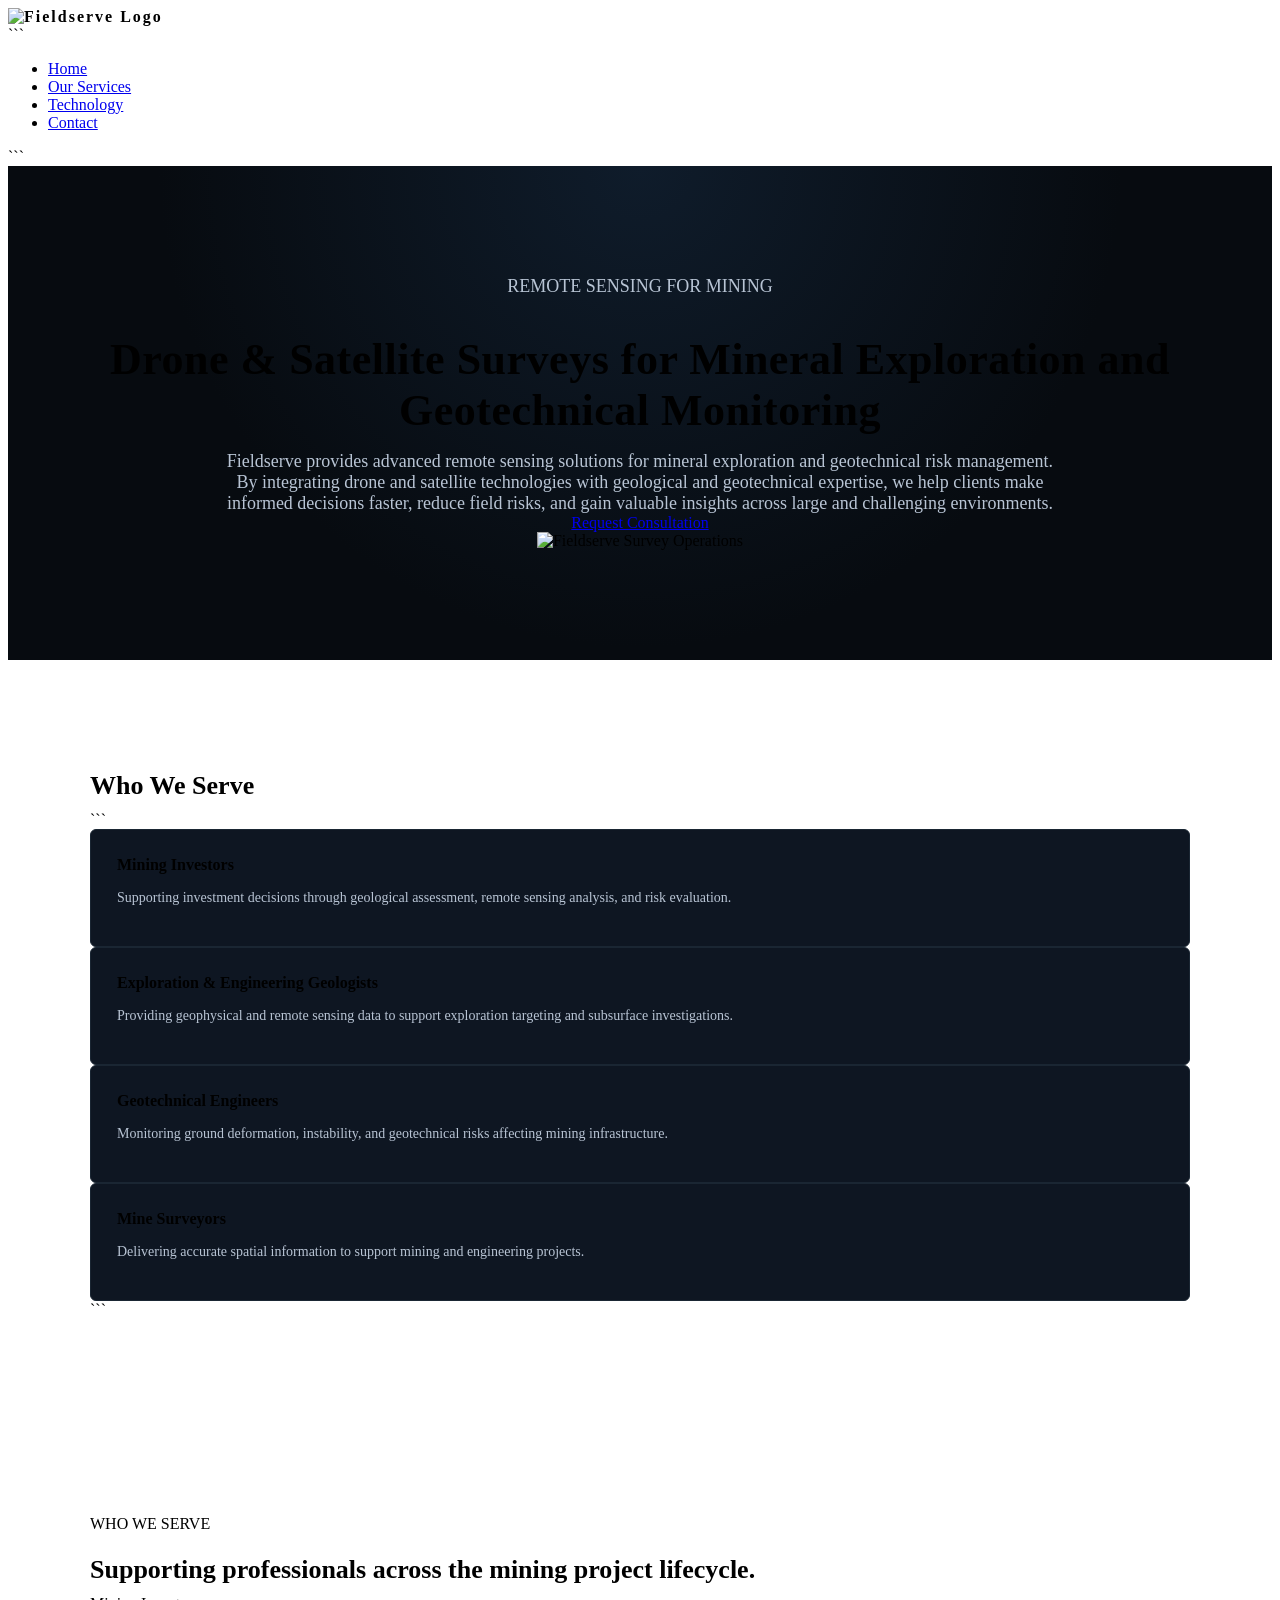
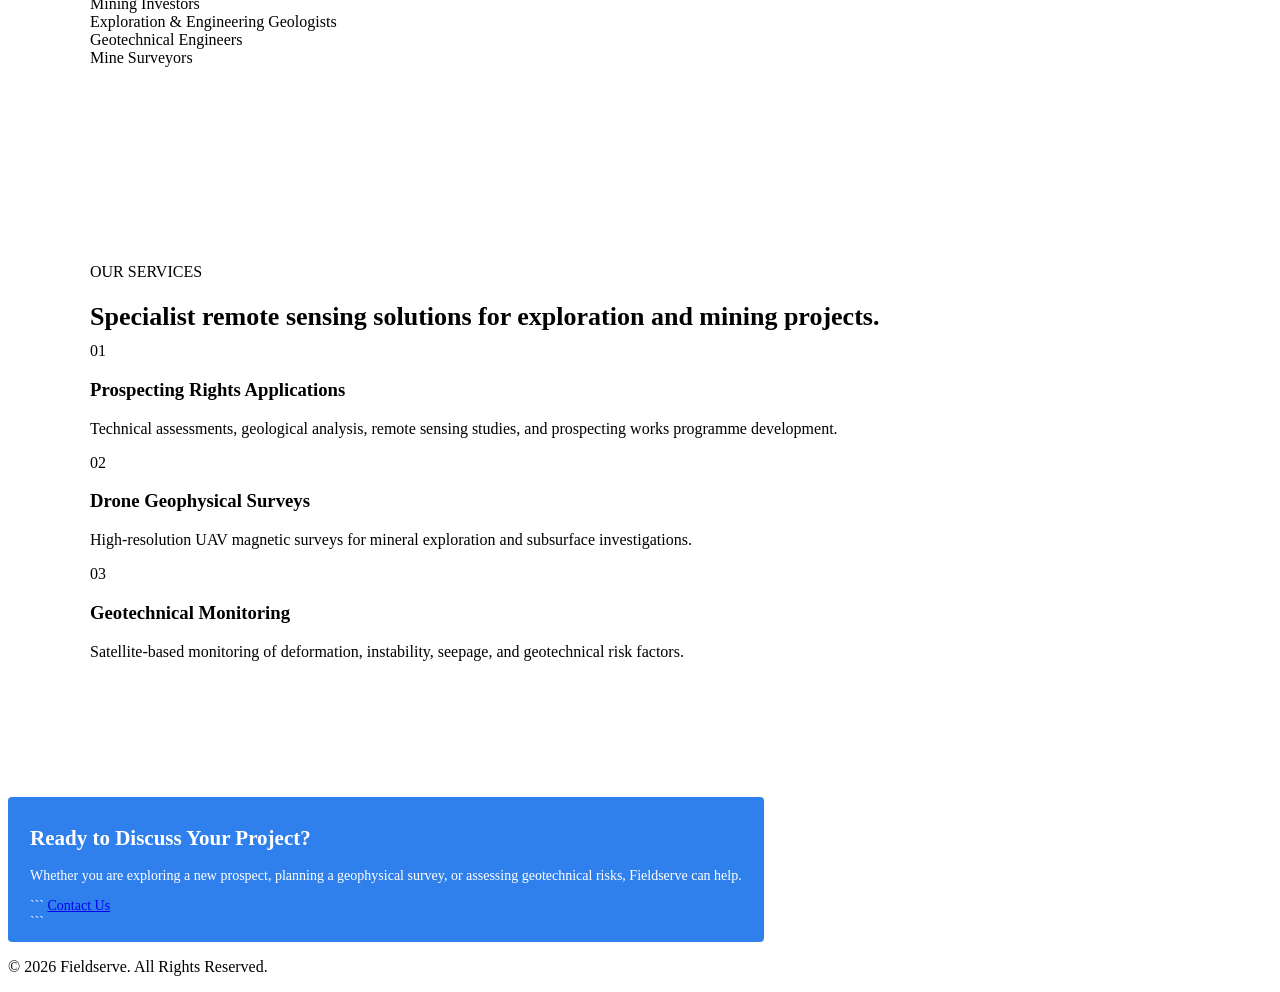
==== index.html @ f8b970f3 "Update index.html" ====
<!DOCTYPE html>

<html lang="en">
<head>
    <meta charset="UTF-8">
    <meta name="viewport" content="width=device-width, initial-scale=1.0">
    <title>Fieldserve | Drone & Satellite Surveys</title>
    <meta name="description" content="Drone and satellite surveys for mineral exploration and geotechnical monitoring. Prospecting rights applications, UAV magnetic surveys, and geotechnical monitoring solutions.">
    <link rel="stylesheet" href="styles.css">
</head>

<body>

<header>
    <div class="container nav-container">
        <div class="logo">
            <img src="logo.png" alt="Fieldserve Logo">
        </div>

```
    <nav>
        <ul>
            <li><a href="index.html" class="active">Home</a></li>
            <li><a href="services.html">Our Services</a></li>
            <li><a href="technology.html">Technology</a></li>
            <li><a href="contact.html">Contact</a></li>
        </ul>
    </nav>
</div>
```

</header>

<section class="hero">

    <div class="container hero-grid">

        <div class="hero-content">

            <p class="eyebrow">
                REMOTE SENSING FOR MINING
            </p>

            <h1>
                Drone & Satellite Surveys for Mineral Exploration and Geotechnical Monitoring
            </h1>

            <p class="hero-text">
                Fieldserve provides advanced remote sensing solutions for mineral exploration and geotechnical risk management. By integrating drone and satellite technologies with geological and geotechnical expertise, we help clients make informed decisions faster, reduce field risks, and gain valuable insights across large and challenging environments.
            </p>

            <a href="contact.html" class="btn">
                Request Consultation
            </a>

        </div>

        <div class="hero-image">
            <img src="hero.jpg" alt="Fieldserve Survey Operations">
        </div>

    </div>

</section>

<section class="section">
    <div class="container">
        <h2>Who We Serve</h2>

```
    <div class="cards">

        <div class="card">
            <h3>Mining Investors</h3>
            <p>Supporting investment decisions through geological assessment, remote sensing analysis, and risk evaluation.</p>
        </div>

        <div class="card">
            <h3>Exploration & Engineering Geologists</h3>
            <p>Providing geophysical and remote sensing data to support exploration targeting and subsurface investigations.</p>
        </div>

        <div class="card">
            <h3>Geotechnical Engineers</h3>
            <p>Monitoring ground deformation, instability, and geotechnical risks affecting mining infrastructure.</p>
        </div>

        <div class="card">
            <h3>Mine Surveyors</h3>
            <p>Delivering accurate spatial information to support mining and engineering projects.</p>
        </div>

    </div>
</div>
```

</section>

<section class="section">

    <div class="container">

        <div class="section-heading">

            <p class="eyebrow">
                WHO WE SERVE
            </p>

            <h2>
                Supporting professionals across the mining project lifecycle.
            </h2>

        </div>

        <div class="audience-list">

            <div>Mining Investors</div>

            <div>Exploration & Engineering Geologists</div>

            <div>Geotechnical Engineers</div>

            <div>Mine Surveyors</div>

        </div>

    </div>

</section>
    <section class="section">

    <div class="container">

        <div class="section-heading">

            <p class="eyebrow">
                OUR SERVICES
            </p>

            <h2>
                Specialist remote sensing solutions for exploration and mining projects.
            </h2>

        </div>

        <div class="service-preview">

            <div class="service-item">

                <span>01</span>

                <h3>Prospecting Rights Applications</h3>

                <p>
                    Technical assessments, geological analysis, remote sensing studies, and prospecting works programme development.
                </p>

            </div>

            <div class="service-item">

                <span>02</span>

                <h3>Drone Geophysical Surveys</h3>

                <p>
                    High-resolution UAV magnetic surveys for mineral exploration and subsurface investigations.
                </p>

            </div>

            <div class="service-item">

                <span>03</span>

                <h3>Geotechnical Monitoring</h3>

                <p>
                    Satellite-based monitoring of deformation, instability, seepage, and geotechnical risk factors.
                </p>

            </div>

        </div>

    </div>

</section>

<section class="cta">
    <div class="container">
        <h2>Ready to Discuss Your Project?</h2>
        <p>Whether you are exploring a new prospect, planning a geophysical survey, or assessing geotechnical risks, Fieldserve can help.</p>

```
    <a href="contact.html" class="btn">Contact Us</a>
</div>
```

</section>

<footer>
    <div class="container">
        <p>&copy; 2026 Fieldserve. All Rights Reserved.</p>
    </div>
</footer>

</body>
</html>
---- styles.css ----
<!DOCTYPE html>
<html>
<head>
  <title>FieldServe | Geoscience & Mining Intelligence</title>
  <meta name="viewport" content="width=device-width, initial-scale=1.0">

  <style>
    body {
      margin: 0;
      font-family: Arial, sans-serif;
      background: #070b10;
      color: #e8eef5;
      line-height: 1.7;
    }

    /* NAVBAR */
    .navbar {
      display: flex;
      justify-content: space-between;
      align-items: center;
      padding: 18px 50px;
      background: rgba(10, 18, 28, 0.95);
      border-bottom: 1px solid #1a2633;
      position: sticky;
      top: 0;
    }

    .logo {
      font-weight: bold;
      letter-spacing: 2px;
      font-size: 16px;
    }

    .nav a {
      color: #b9c6d6;
      text-decoration: none;
      margin-left: 22px;
      font-size: 13px;
    }

    .nav a:hover {
      color: white;
    }

    /* HERO */
    .hero {
      padding: 110px 50px;
      text-align: center;
      background: radial-gradient(circle at top, #0f1c2b, #070b10 60%);
    }

    .hero h1 {
      font-size: 44px;
      margin-bottom: 15px;
      letter-spacing: 0.5px;
    }

    .hero p {
      font-size: 18px;
      color: #b8c4d4;
      max-width: 850px;
      margin: auto;
    }

    .cta {
      margin-top: 30px;
      display: inline-block;
      padding: 12px 22px;
      background: #2f80ed;
      color: white;
      text-decoration: none;
      border-radius: 4px;
      font-size: 14px;
    }

    /* SECTIONS */
    .section {
      padding: 90px 50px;
      max-width: 1100px;
      margin: auto;
    }

    .section h2 {
      font-size: 26px;
      margin-bottom: 10px;
    }

    .subtext {
      color: #aab7c6;
      max-width: 800px;
      margin-bottom: 40px;
    }

    /* GRID */
    .grid {
      display: grid;
      grid-template-columns: repeat(auto-fit, minmax(260px, 1fr));
      gap: 22px;
    }

    .card {
      background: #0e1622;
      border: 1px solid #1a2633;
      padding: 26px;
      border-radius: 6px;
    }

    .card h3 {
      margin-top: 0;
      font-size: 16px;
    }

    .card p {
      font-size: 14px;
      color: #b8c4d4;
    }

    /* PROCESS */
    .process {
      display: grid;
      grid-template-columns: repeat(auto-fit, minmax(220px, 1fr));
      gap: 20px;
    }

    .step {
      padding: 20px;
      border-left: 2px solid #2f80ed;
      background: #0e1622;
    }

    .step h4 {
      margin: 0 0 10px 0;
    }

    /* FOOTER */
    .footer {
      text-align: center;
      padding: 30px;
      font-size: 12px;
      color: #6f7f91;
      border-top: 1px solid #1a2633;
    }

  </style>

</head>

<body>

  <!-- NAV -->
  <div class="navbar">
    <div class="logo">FIELDSERVE</div>
    <div class="nav">
      <a href="index.html">Home</a>
      <a href="investors.html">Mining Investors</a>
      <a href="#services">Services</a>
      <a href="#process">Approach</a>
      <a href="#contact">Contact</a>
    </div>
  </div>

  <!-- HERO -->
  <div class="hero">
    <h1>Geoscience Intelligence for Mining & Infrastructure Risk</h1>
    <p>
      FieldServe provides remote sensing, drone geophysics, and geotechnical monitoring solutions
      that support investment decisions across early-stage exploration and mining infrastructure.
    </p>
    <a class="cta" href="#services">Explore Capabilities</a>
  </div>

  <!-- PROBLEM / CONTEXT -->
  <div class="section">
    <h2>Decision Support for High-Risk Subsurface Environments</h2>
    <p class="subtext">
      Mining and infrastructure investments require early clarity on geological potential and structural risk.
      FieldServe delivers data-driven insight before capital is deployed into field campaigns or drilling programs.
    </p>
  </div>

  <!-- SERVICES -->
  <div class="section" id="services">

    <h2>Core Capabilities</h2>
    <p class="subtext">
      Integrated remote sensing workflows designed to reduce uncertainty across exploration and geotechnical domains.
    </p>

    <div class="grid">

      <div class="card">
        <h3>Mineral Exploration Targeting</h3>
        <p>
          Regional-scale desk studies and satellite-based interpretation to evaluate mineral potential
          prior to field mapping or ground truthing.
        </p>
      </div>

      <div class="card">
        <h3>Drone Geophysics</h3>
        <p>
          High-resolution airborne geophysical surveys for structural interpretation and drill target generation
          across complex terrain environments.
        </p>
      </div>

      <div class="card">
        <h3>Geotechnical Monitoring</h3>
        <p>
          Satellite radar and multi-sensor deformation analysis for tailings storage facilities and legacy mining assets,
          enabling historical and active risk assessment.
        </p>
      </div>

    </div>
  </div>

  <!-- APPROACH -->
  <div class="section" id="process">

    <h2>Analytical Approach</h2>
    <p class="subtext">
      A structured workflow designed for engineering-grade decision support.
    </p>

    <div class="process">

      <div class="step">
        <h4>1. Data Acquisition</h4>
        <p>Satellite, drone, and geospatial datasets are compiled and validated.</p>
      </div>

      <div class="step">
        <h4>2. Remote Sensing Analysis</h4>
        <p>Geological, structural, and deformation indicators are interpreted.</p>
      </div>

      <div class="step">
        <h4>3. Target Definition</h4>
        <p>Prospective zones and risk areas are prioritised for further investigation.</p>
      </div>

      <div class="step">
        <h4>4. Decision Support Output</h4>
        <p>Results are delivered to investors and engineers for operational planning.</p>
      </div>

    </div>
  </div>

  <!-- CONTACT -->
  <div class="section" id="contact">
    <h2>Engage with FieldServe</h2>
    <p class="subtext">
      For investment, exploration, or geotechnical risk advisory discussions:
      <br><br>
      info@fieldserve.co.za
    </p>
  </div>

  <!-- FOOTER -->
  <div class="footer">
    © 2026 FieldServe. Geoscience & Mining Intelligence Advisory
  </div>

</body>
</html>
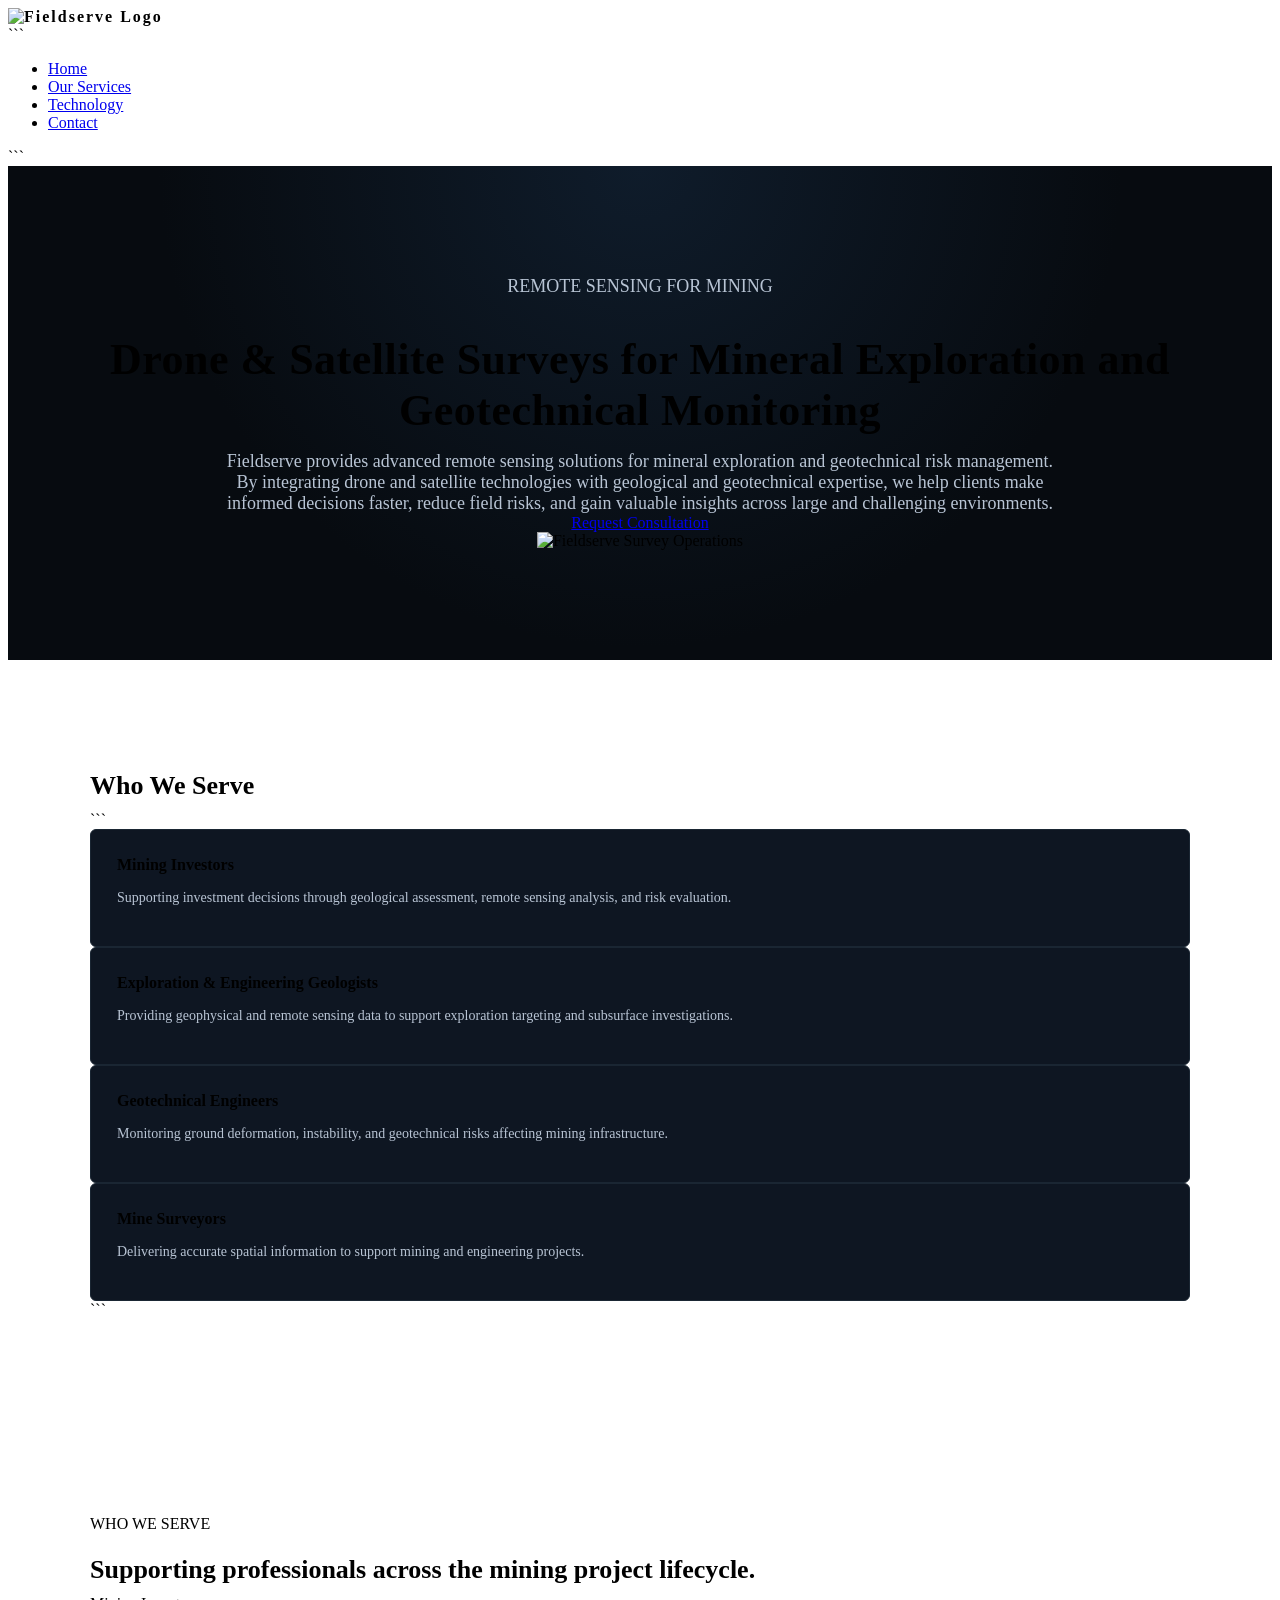
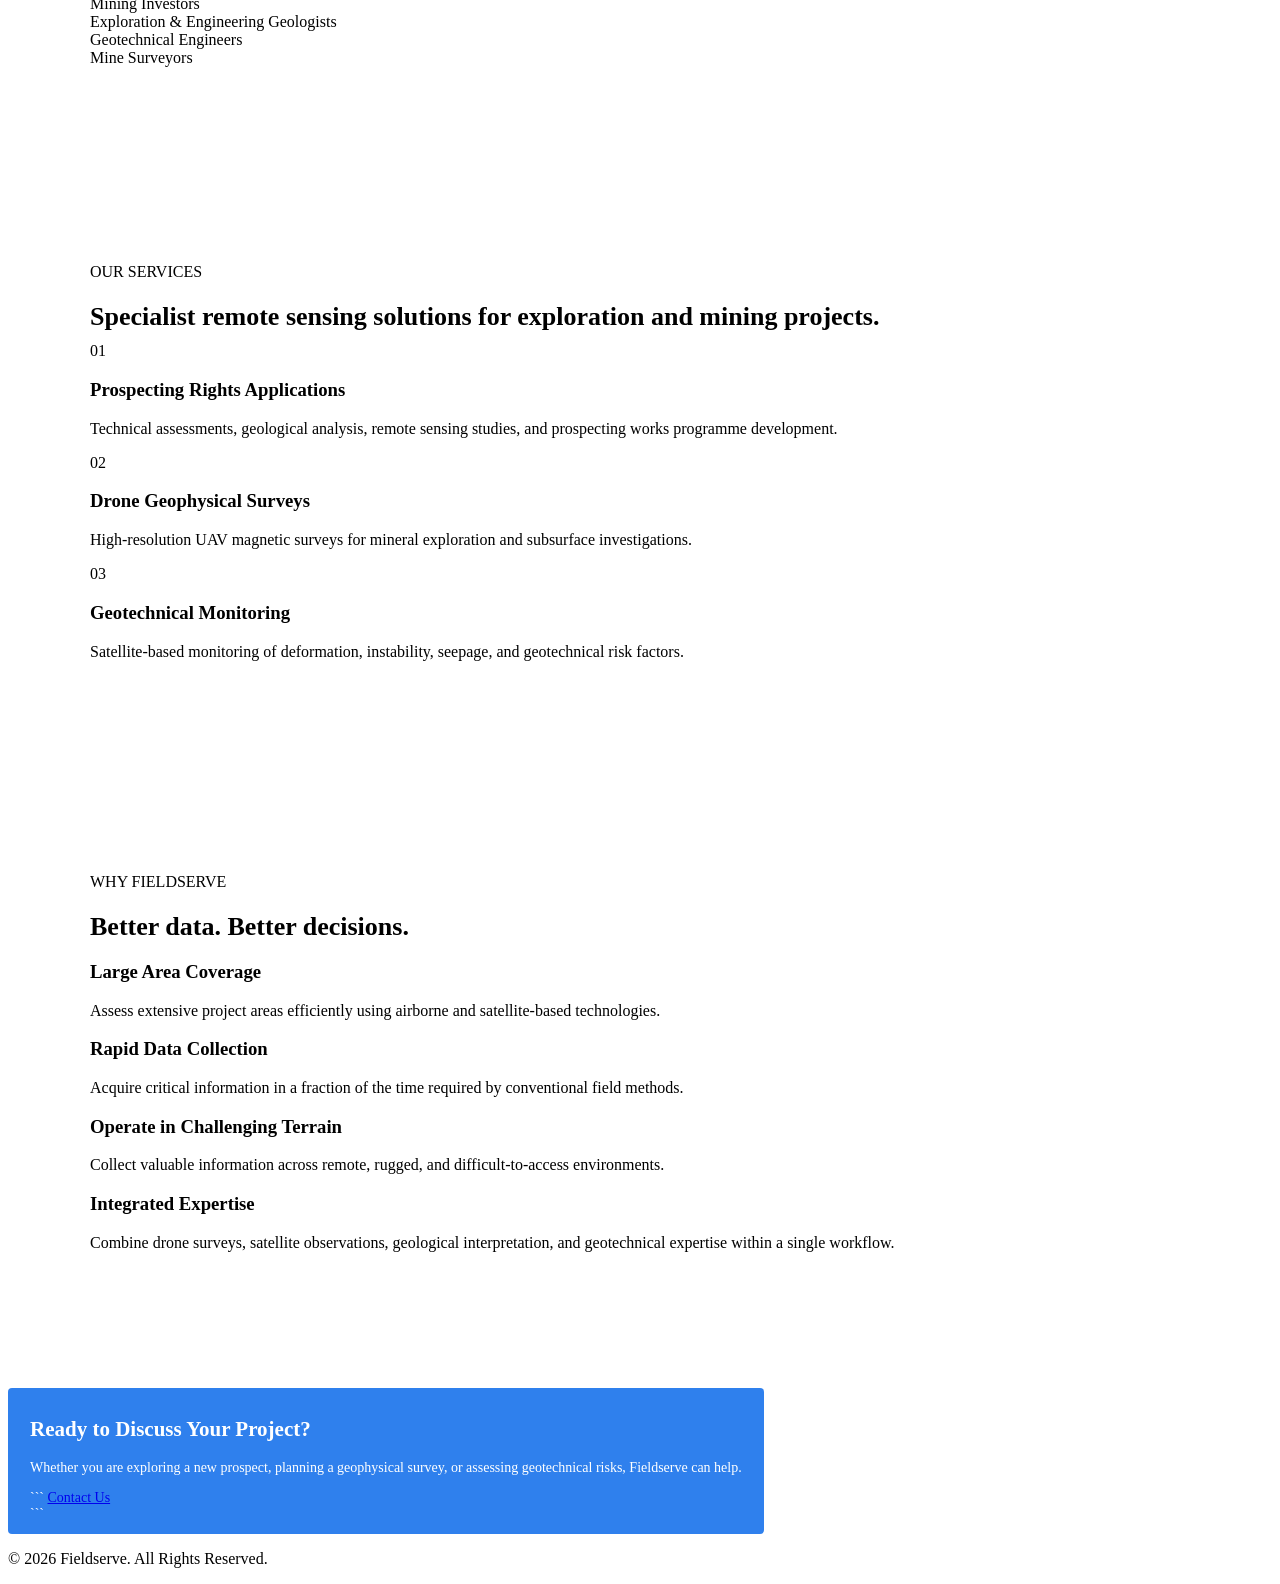
==== commit abeca0f9: "Update index.html" ====
--- a/index.html
+++ b/index.html
@@ -186,6 +186,69 @@
     </div>
 
 </section>
+   <section class="section dark-section">
+
+    <div class="container">
+
+        <div class="section-heading">
+
+            <p class="eyebrow">
+                WHY FIELDSERVE
+            </p>
+
+            <h2>
+                Better data. Better decisions.
+            </h2>
+
+        </div>
+
+        <div class="benefits">
+
+            <div class="benefit">
+
+                <h3>Large Area Coverage</h3>
+
+                <p>
+                    Assess extensive project areas efficiently using airborne and satellite-based technologies.
+                </p>
+
+            </div>
+
+            <div class="benefit">
+
+                <h3>Rapid Data Collection</h3>
+
+                <p>
+                    Acquire critical information in a fraction of the time required by conventional field methods.
+                </p>
+
+            </div>
+
+            <div class="benefit">
+
+                <h3>Operate in Challenging Terrain</h3>
+
+                <p>
+                    Collect valuable information across remote, rugged, and difficult-to-access environments.
+                </p>
+
+            </div>
+
+            <div class="benefit">
+
+                <h3>Integrated Expertise</h3>
+
+                <p>
+                    Combine drone surveys, satellite observations, geological interpretation, and geotechnical expertise within a single workflow.
+                </p>
+
+            </div>
+
+        </div>
+
+    </div>
+
+</section> 
 
 <section class="cta">
     <div class="container">
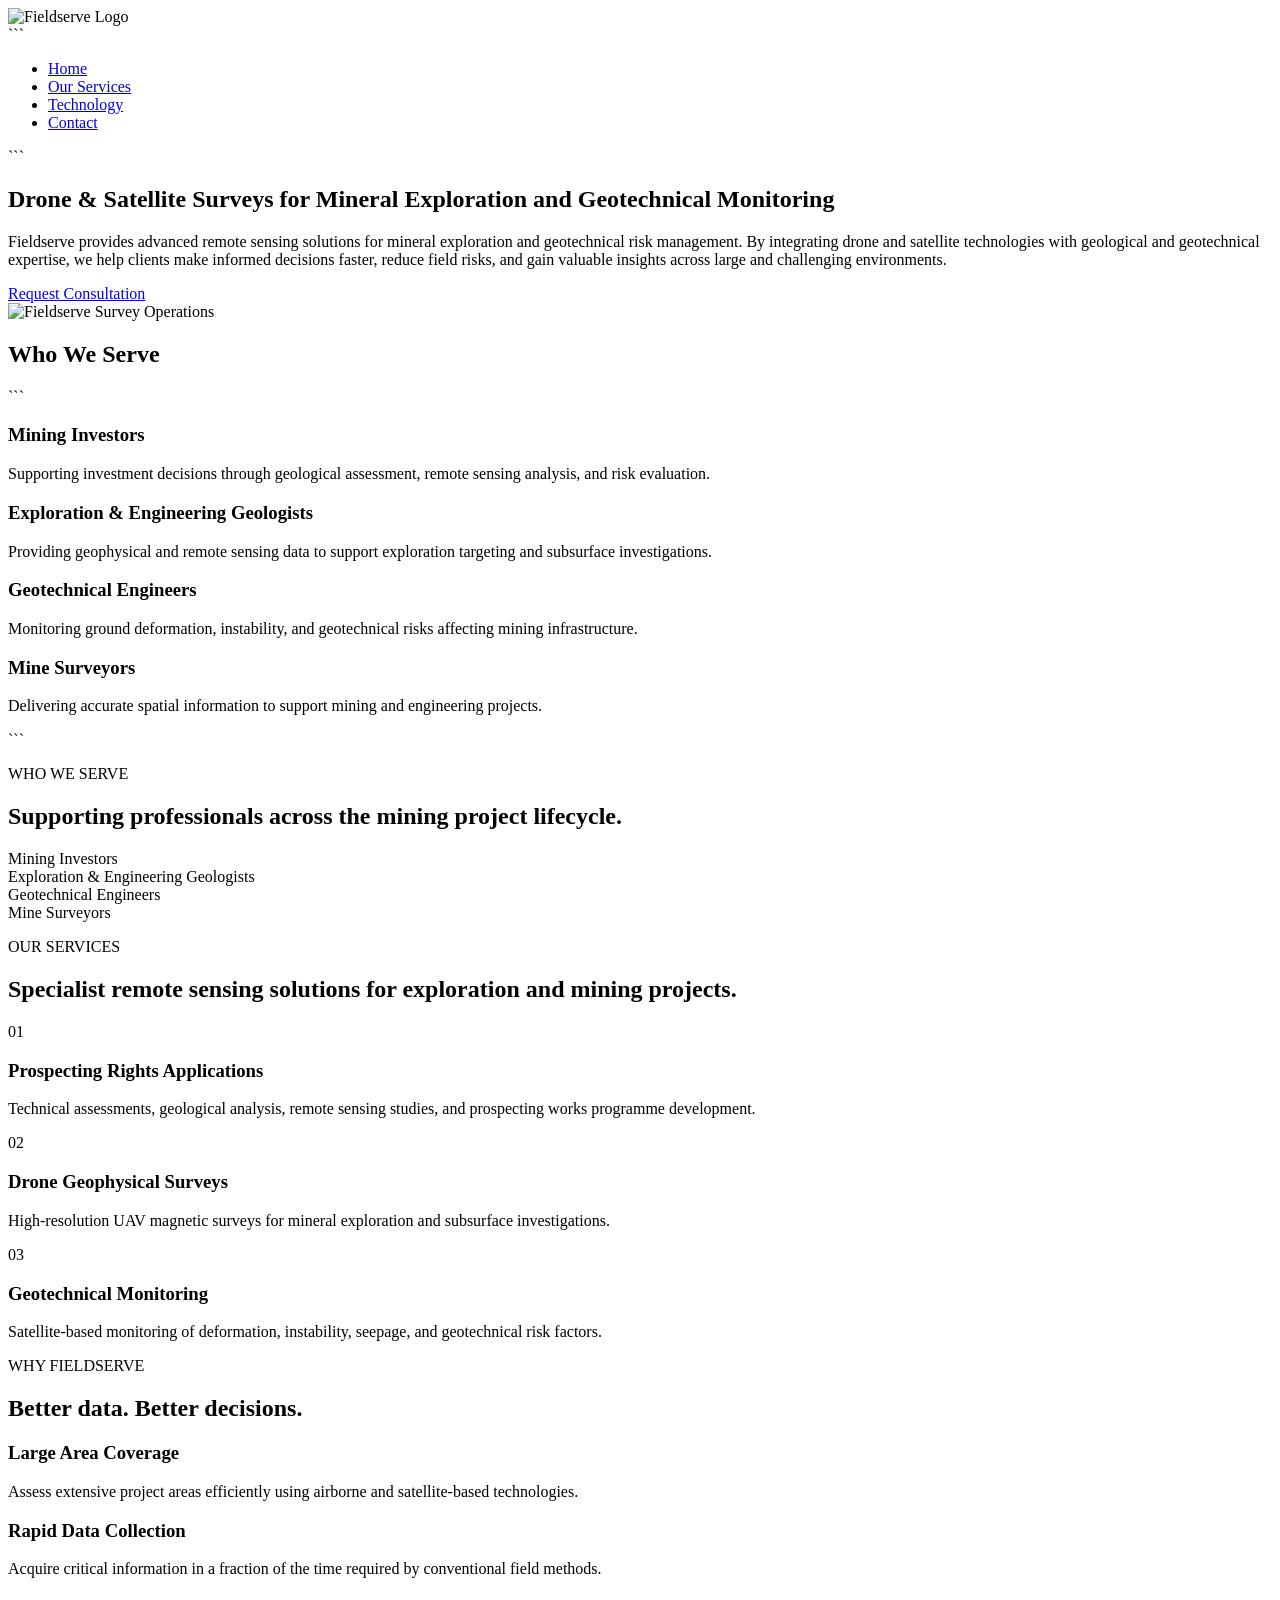
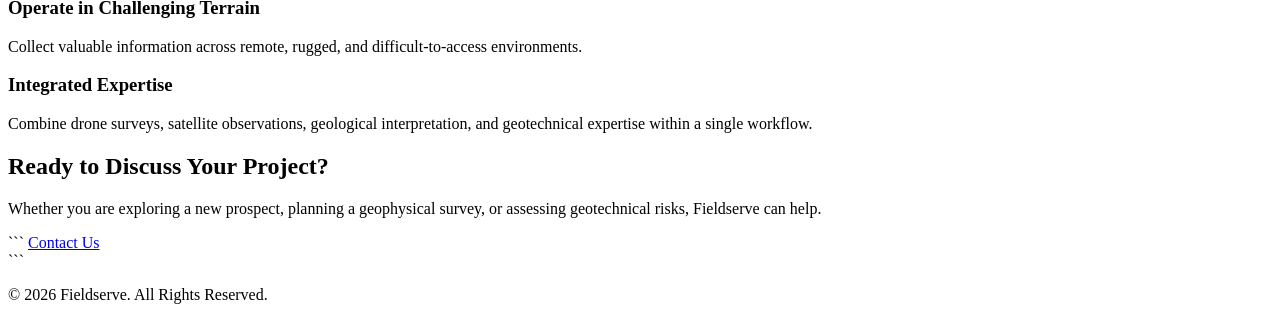
==== commit 41891052: "Update index.html" ====
--- a/index.html
+++ b/index.html
@@ -6,7 +6,10 @@
     <meta name="viewport" content="width=device-width, initial-scale=1.0">
     <title>Fieldserve | Drone & Satellite Surveys</title>
     <meta name="description" content="Drone and satellite surveys for mineral exploration and geotechnical monitoring. Prospecting rights applications, UAV magnetic surveys, and geotechnical monitoring solutions.">
-    <link rel="stylesheet" href="styles.css">
+    <link rel="preconnect" href="https://fonts.googleapis.com">
+<link rel="preconnect" href="https://fonts.gstatic.com" crossorigin>
+<link href="https://fonts.googleapis.com/css2?family=Inter:wght@300;400;500;600;700;800&display=swap" rel="stylesheet">
+<link rel="stylesheet" href="styles.css">
 </head>
 
 <body>
@@ -37,9 +40,6 @@
 
         <div class="hero-content">
 
-            <p class="eyebrow">
-                REMOTE SENSING FOR MINING
-            </p>
 
             <h1>
                 Drone & Satellite Surveys for Mineral Exploration and Geotechnical Monitoring
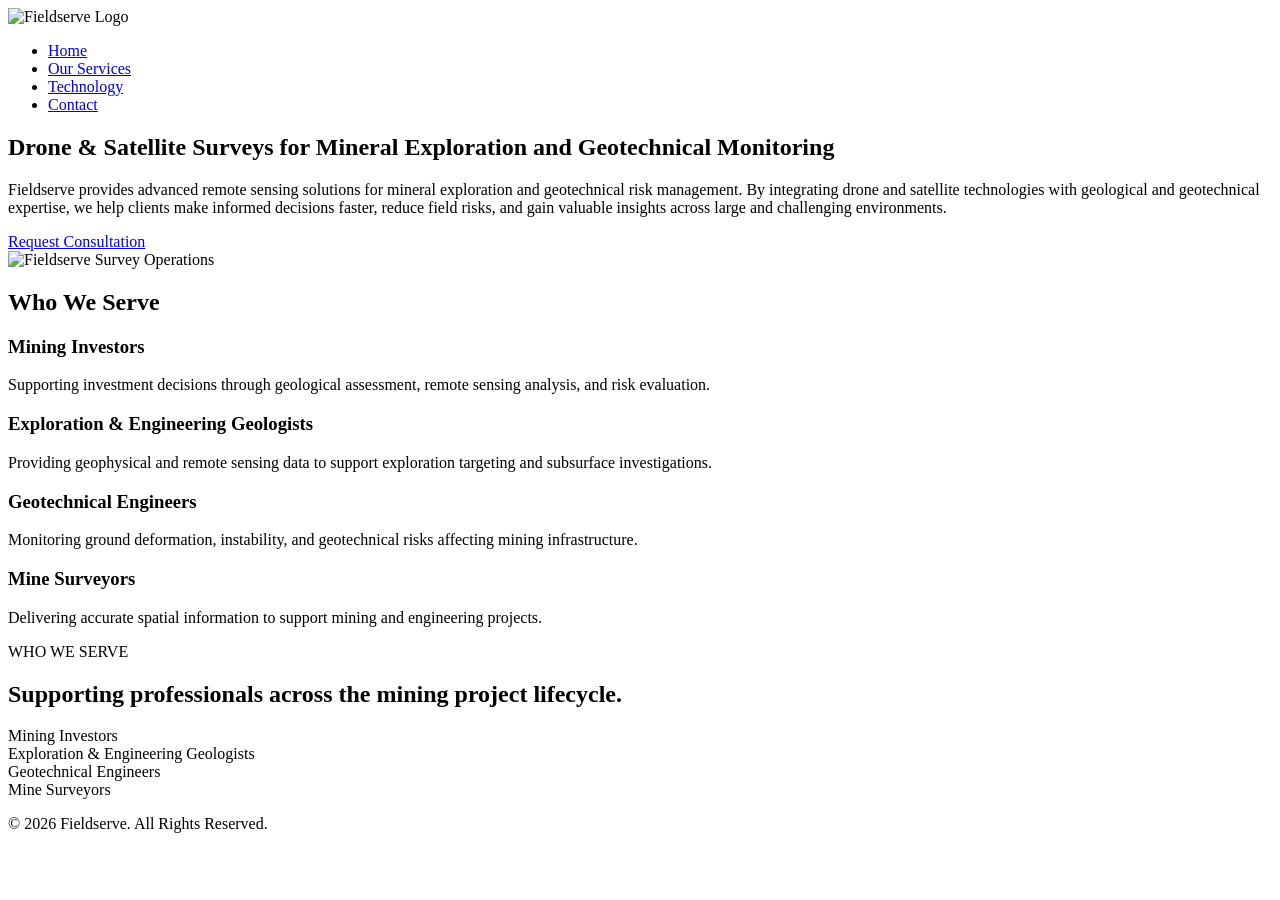
==== commit b4ebc8b5: "Update index.html" ====
--- a/index.html
+++ b/index.html
@@ -20,7 +20,6 @@
             <img src="logo.png" alt="Fieldserve Logo">
         </div>
 
-```
     <nav>
         <ul>
             <li><a href="index.html" class="active">Home</a></li>
@@ -30,7 +29,6 @@
         </ul>
     </nav>
 </div>
-```
 
 </header>
 
@@ -67,7 +65,6 @@
     <div class="container">
         <h2>Who We Serve</h2>
 
-```
     <div class="cards">
 
         <div class="card">
@@ -92,7 +89,6 @@
 
     </div>
 </div>
-```
 
 </section>
 
@@ -126,139 +122,6 @@
 
     </div>
 
-</section>
-    <section class="section">
-
-    <div class="container">
-
-        <div class="section-heading">
-
-            <p class="eyebrow">
-                OUR SERVICES
-            </p>
-
-            <h2>
-                Specialist remote sensing solutions for exploration and mining projects.
-            </h2>
-
-        </div>
-
-        <div class="service-preview">
-
-            <div class="service-item">
-
-                <span>01</span>
-
-                <h3>Prospecting Rights Applications</h3>
-
-                <p>
-                    Technical assessments, geological analysis, remote sensing studies, and prospecting works programme development.
-                </p>
-
-            </div>
-
-            <div class="service-item">
-
-                <span>02</span>
-
-                <h3>Drone Geophysical Surveys</h3>
-
-                <p>
-                    High-resolution UAV magnetic surveys for mineral exploration and subsurface investigations.
-                </p>
-
-            </div>
-
-            <div class="service-item">
-
-                <span>03</span>
-
-                <h3>Geotechnical Monitoring</h3>
-
-                <p>
-                    Satellite-based monitoring of deformation, instability, seepage, and geotechnical risk factors.
-                </p>
-
-            </div>
-
-        </div>
-
-    </div>
-
-</section>
-   <section class="section dark-section">
-
-    <div class="container">
-
-        <div class="section-heading">
-
-            <p class="eyebrow">
-                WHY FIELDSERVE
-            </p>
-
-            <h2>
-                Better data. Better decisions.
-            </h2>
-
-        </div>
-
-        <div class="benefits">
-
-            <div class="benefit">
-
-                <h3>Large Area Coverage</h3>
-
-                <p>
-                    Assess extensive project areas efficiently using airborne and satellite-based technologies.
-                </p>
-
-            </div>
-
-            <div class="benefit">
-
-                <h3>Rapid Data Collection</h3>
-
-                <p>
-                    Acquire critical information in a fraction of the time required by conventional field methods.
-                </p>
-
-            </div>
-
-            <div class="benefit">
-
-                <h3>Operate in Challenging Terrain</h3>
-
-                <p>
-                    Collect valuable information across remote, rugged, and difficult-to-access environments.
-                </p>
-
-            </div>
-
-            <div class="benefit">
-
-                <h3>Integrated Expertise</h3>
-
-                <p>
-                    Combine drone surveys, satellite observations, geological interpretation, and geotechnical expertise within a single workflow.
-                </p>
-
-            </div>
-
-        </div>
-
-    </div>
-
-</section> 
-
-<section class="cta">
-    <div class="container">
-        <h2>Ready to Discuss Your Project?</h2>
-        <p>Whether you are exploring a new prospect, planning a geophysical survey, or assessing geotechnical risks, Fieldserve can help.</p>
-
-```
-    <a href="contact.html" class="btn">Contact Us</a>
-</div>
-```
 
 </section>
 
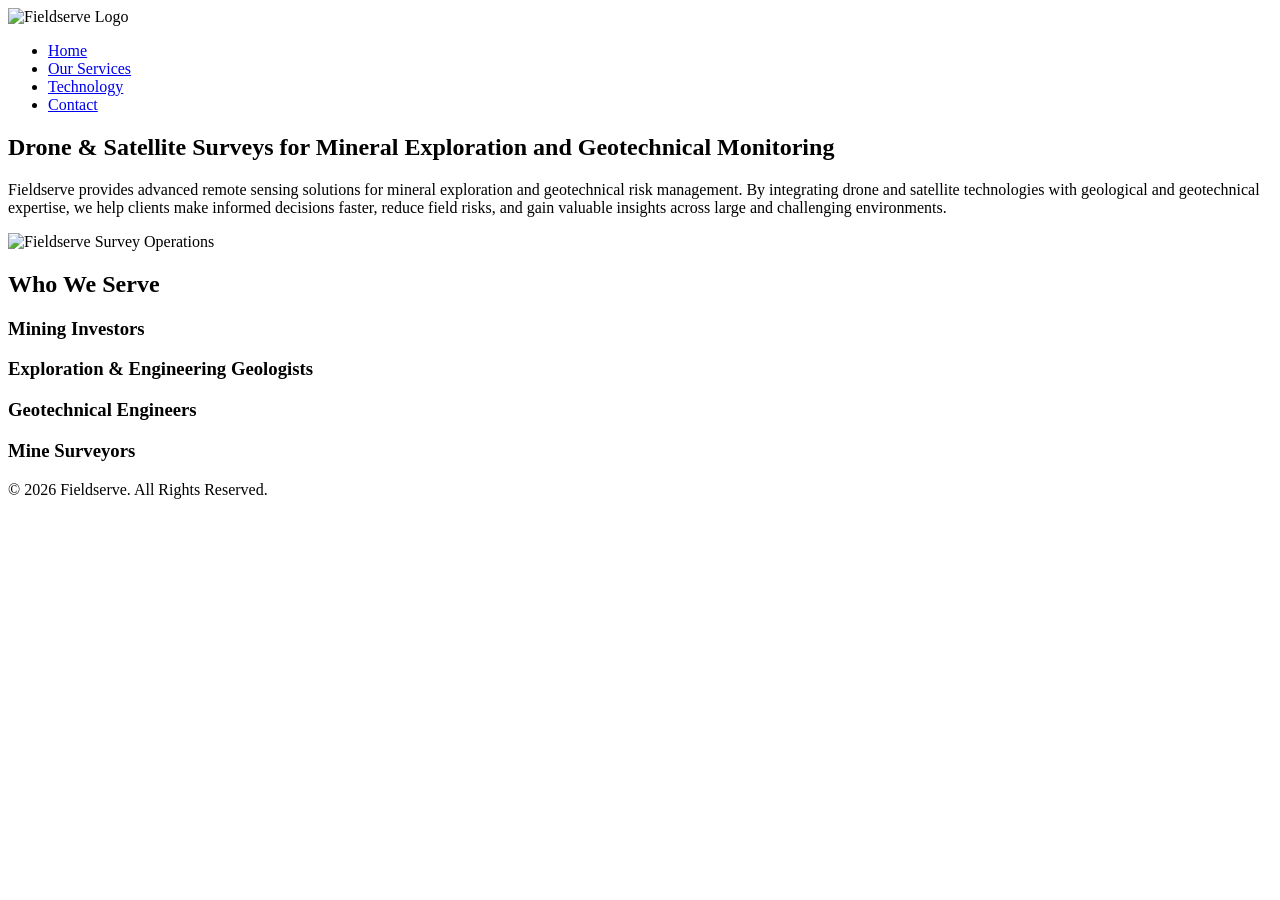
==== commit 6ac1b431: "Update index.html" ====
--- a/index.html
+++ b/index.html
@@ -47,9 +47,6 @@
                 Fieldserve provides advanced remote sensing solutions for mineral exploration and geotechnical risk management. By integrating drone and satellite technologies with geological and geotechnical expertise, we help clients make informed decisions faster, reduce field risks, and gain valuable insights across large and challenging environments.
             </p>
 
-            <a href="contact.html" class="btn">
-                Request Consultation
-            </a>
 
         </div>
 
@@ -69,22 +66,19 @@
 
         <div class="card">
             <h3>Mining Investors</h3>
-            <p>Supporting investment decisions through geological assessment, remote sensing analysis, and risk evaluation.</p>
         </div>
 
         <div class="card">
             <h3>Exploration & Engineering Geologists</h3>
-            <p>Providing geophysical and remote sensing data to support exploration targeting and subsurface investigations.</p>
         </div>
 
         <div class="card">
             <h3>Geotechnical Engineers</h3>
-            <p>Monitoring ground deformation, instability, and geotechnical risks affecting mining infrastructure.</p>
+        
         </div>
 
         <div class="card">
             <h3>Mine Surveyors</h3>
-            <p>Delivering accurate spatial information to support mining and engineering projects.</p>
         </div>
 
     </div>
@@ -94,33 +88,7 @@
 
 <section class="section">
 
-    <div class="container">
-
-        <div class="section-heading">
-
-            <p class="eyebrow">
-                WHO WE SERVE
-            </p>
-
-            <h2>
-                Supporting professionals across the mining project lifecycle.
-            </h2>
-
-        </div>
-
-        <div class="audience-list">
-
-            <div>Mining Investors</div>
-
-            <div>Exploration & Engineering Geologists</div>
-
-            <div>Geotechnical Engineers</div>
-
-            <div>Mine Surveyors</div>
-
-        </div>
-
-    </div>
+ 
 
 
 </section>
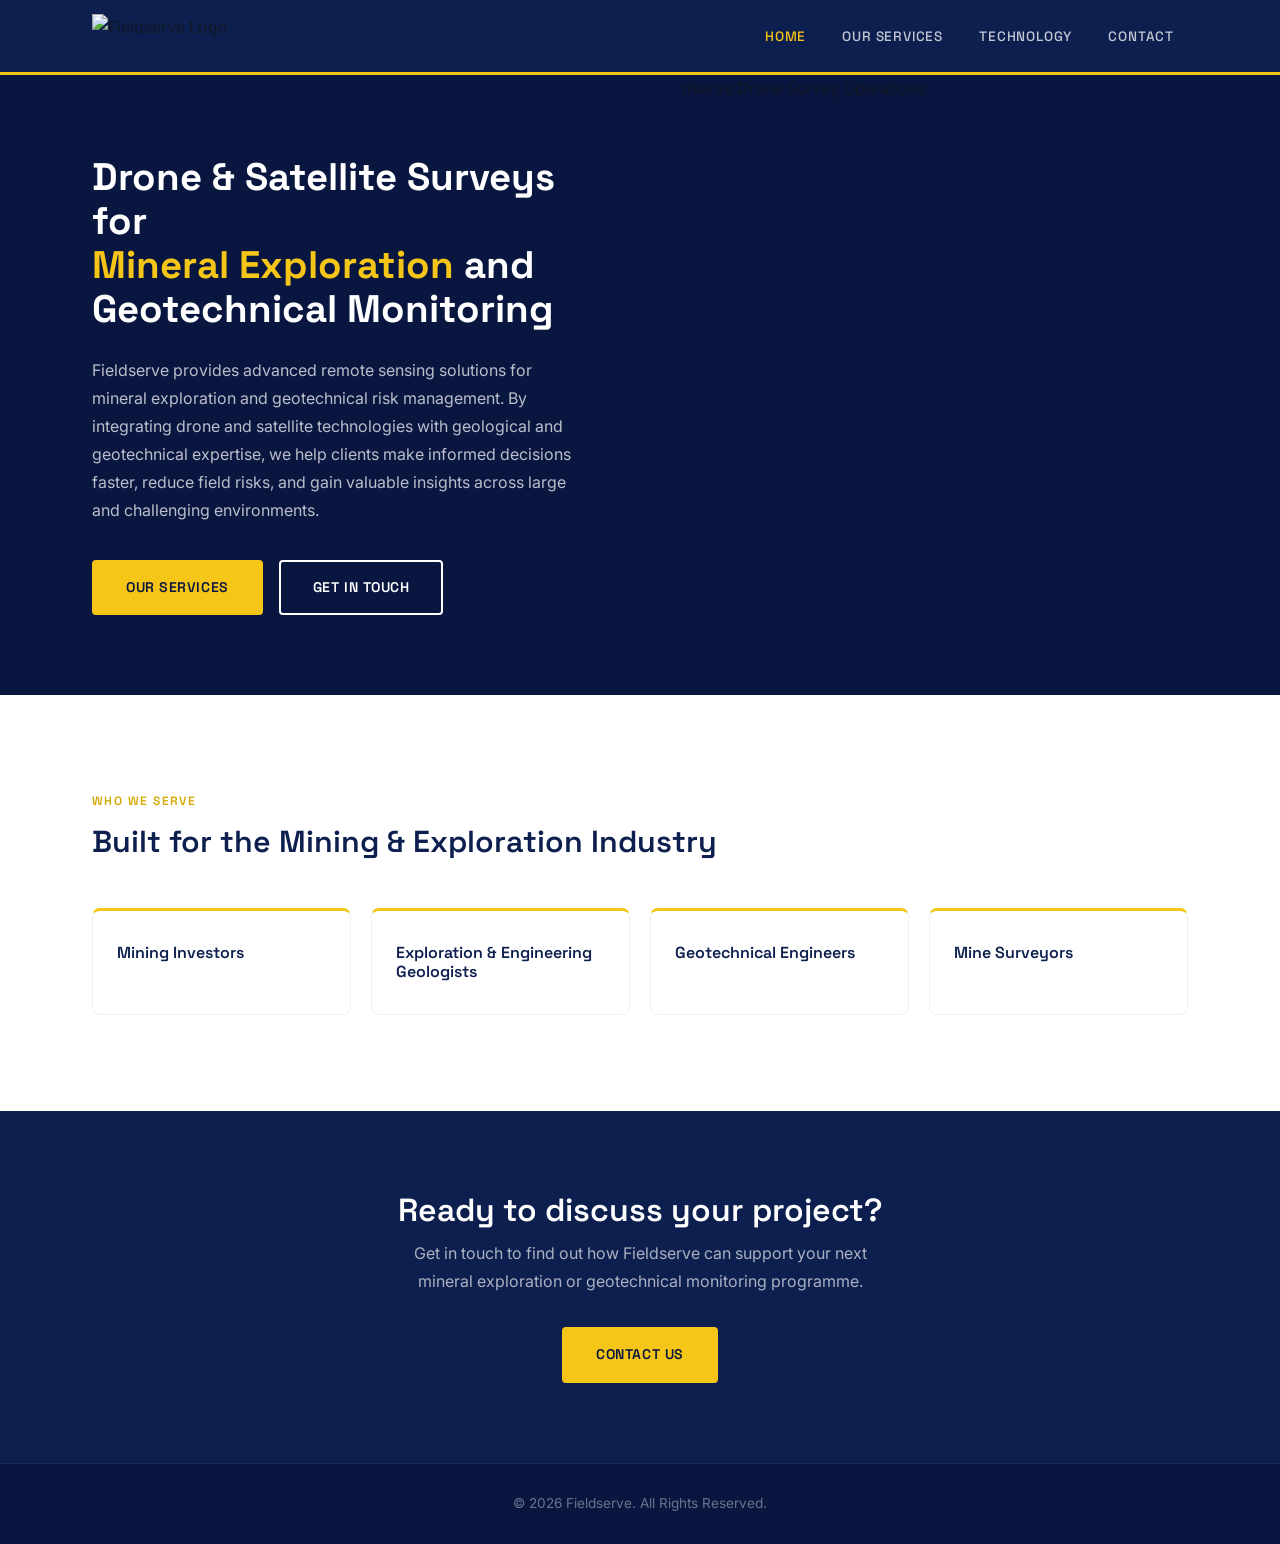
==== commit 1d059a90: "Add files via upload" ====
--- a/index.html
+++ b/index.html
@@ -1,5 +1,4 @@
 <!DOCTYPE html>
-
 <html lang="en">
 <head>
     <meta charset="UTF-8">
@@ -7,11 +6,10 @@
     <title>Fieldserve | Drone & Satellite Surveys</title>
     <meta name="description" content="Drone and satellite surveys for mineral exploration and geotechnical monitoring. Prospecting rights applications, UAV magnetic surveys, and geotechnical monitoring solutions.">
     <link rel="preconnect" href="https://fonts.googleapis.com">
-<link rel="preconnect" href="https://fonts.gstatic.com" crossorigin>
-<link href="https://fonts.googleapis.com/css2?family=Inter:wght@300;400;500;600;700;800&display=swap" rel="stylesheet">
-<link rel="stylesheet" href="styles.css">
+    <link rel="preconnect" href="https://fonts.gstatic.com" crossorigin>
+    <link href="https://fonts.googleapis.com/css2?family=Space+Grotesk:wght@400;500;600;700&family=Inter:wght@300;400;500;600&display=swap" rel="stylesheet">
+    <link rel="stylesheet" href="styles.css">
 </head>
-
 <body>
 
 <header>
@@ -19,78 +17,69 @@
         <div class="logo">
             <img src="logo.png" alt="Fieldserve Logo">
         </div>
-
-    <nav>
-        <ul>
-            <li><a href="index.html" class="active">Home</a></li>
-            <li><a href="services.html">Our Services</a></li>
-            <li><a href="technology.html">Technology</a></li>
-            <li><a href="contact.html">Contact</a></li>
-        </ul>
-    </nav>
-</div>
-
+        <nav>
+            <ul>
+                <li><a href="index.html" class="active">Home</a></li>
+                <li><a href="services.html">Our Services</a></li>
+                <li><a href="technology.html">Technology</a></li>
+                <li><a href="contact.html">Contact</a></li>
+            </ul>
+        </nav>
+    </div>
 </header>
 
+<!-- Hero -->
 <section class="hero">
-
     <div class="container hero-grid">
-
         <div class="hero-content">
-
-
             <h1>
-                Drone & Satellite Surveys for Mineral Exploration and Geotechnical Monitoring
+                Drone &amp; Satellite Surveys for<br>
+                <span>Mineral Exploration</span> and<br>
+                Geotechnical Monitoring
             </h1>
-
             <p class="hero-text">
                 Fieldserve provides advanced remote sensing solutions for mineral exploration and geotechnical risk management. By integrating drone and satellite technologies with geological and geotechnical expertise, we help clients make informed decisions faster, reduce field risks, and gain valuable insights across large and challenging environments.
             </p>
-
-
+            <div class="hero-actions">
+                <a href="services.html" class="btn btn-primary">Our Services</a>
+                <a href="contact.html" class="btn btn-outline">Get in Touch</a>
+            </div>
         </div>
-
         <div class="hero-image">
-            <img src="hero.jpg" alt="Fieldserve Survey Operations">
+            <img src="hero.jpg" alt="Fieldserve Drone Survey Operations">
         </div>
-
     </div>
-
 </section>
 
+<!-- Who We Serve -->
 <section class="section">
     <div class="container">
-        <h2>Who We Serve</h2>
-
-    <div class="cards">
-
-        <div class="card">
-            <h3>Mining Investors</h3>
+        <span class="section-label">Who We Serve</span>
+        <h2 class="section-title">Built for the Mining &amp; Exploration Industry</h2>
+        <div class="cards">
+            <div class="card">
+                <h3>Mining Investors</h3>
+            </div>
+            <div class="card">
+                <h3>Exploration &amp; Engineering Geologists</h3>
+            </div>
+            <div class="card">
+                <h3>Geotechnical Engineers</h3>
+            </div>
+            <div class="card">
+                <h3>Mine Surveyors</h3>
+            </div>
         </div>
-
-        <div class="card">
-            <h3>Exploration & Engineering Geologists</h3>
-        </div>
-
-        <div class="card">
-            <h3>Geotechnical Engineers</h3>
-        
-        </div>
-
-        <div class="card">
-            <h3>Mine Surveyors</h3>
-        </div>
-
     </div>
-</div>
-
 </section>
 
-<section class="section">
-
- 
-
-
+<!-- CTA -->
+<section class="cta">
+    <div class="container">
+        <h2>Ready to discuss your project?</h2>
+        <p>Get in touch to find out how Fieldserve can support your next mineral exploration or geotechnical monitoring programme.</p>
+        <a href="contact.html" class="btn btn-primary">Contact Us</a>
+    </div>
 </section>
 
 <footer>
--- a/styles.css
+++ b/styles.css
@@ -0,0 +1,531 @@
+/* ============================================================
+   FIELDSERVE — styles.css
+   Brand: Navy #0D1F4E | Gold #F5C518 | Off-white #F8F9FB
+   Fonts: Space Grotesk (display) + Inter (body)
+   ============================================================ */
+
+@import url('https://fonts.googleapis.com/css2?family=Space+Grotesk:wght@400;500;600;700&family=Inter:wght@300;400;500;600&display=swap');
+
+/* ── Reset & Base ───────────────────────────────────────────── */
+*, *::before, *::after { box-sizing: border-box; margin: 0; padding: 0; }
+
+:root {
+  --navy:       #0D1F4E;
+  --navy-dark:  #091640;
+  --navy-mid:   #1A3070;
+  --gold:       #F5C518;
+  --gold-dark:  #D4A800;
+  --offwhite:   #F8F9FB;
+  --light-grey: #EEF0F4;
+  --mid-grey:   #6B7280;
+  --dark:       #111827;
+  --white:      #FFFFFF;
+
+  --font-display: 'Space Grotesk', sans-serif;
+  --font-body:    'Inter', sans-serif;
+
+  --max-width: 1160px;
+  --section-pad: 96px 0;
+  --radius: 4px;
+  --radius-lg: 8px;
+  --transition: 0.22s ease;
+}
+
+html { scroll-behavior: smooth; }
+
+body {
+  font-family: var(--font-body);
+  font-size: 16px;
+  line-height: 1.7;
+  color: var(--dark);
+  background: var(--white);
+  -webkit-font-smoothing: antialiased;
+}
+
+img { display: block; max-width: 100%; }
+a { color: inherit; text-decoration: none; }
+ul { list-style: none; }
+
+/* ── Layout Helpers ─────────────────────────────────────────── */
+.container {
+  width: 100%;
+  max-width: var(--max-width);
+  margin: 0 auto;
+  padding: 0 32px;
+}
+
+/* ── Typography ─────────────────────────────────────────────── */
+h1, h2, h3, h4 {
+  font-family: var(--font-display);
+  color: var(--navy);
+  line-height: 1.2;
+}
+
+h1 { font-size: clamp(2rem, 4vw, 3rem); font-weight: 700; }
+h2 { font-size: clamp(1.4rem, 2.5vw, 1.9rem); font-weight: 600; }
+h3 { font-size: 1.15rem; font-weight: 600; }
+
+p {
+  color: var(--mid-grey);
+  font-size: 1rem;
+  line-height: 1.75;
+}
+
+/* ── Signature Element: gold-ruled section headings ─────────── */
+.ruled-heading {
+  display: flex;
+  align-items: flex-start;
+  gap: 16px;
+  margin-bottom: 20px;
+}
+.ruled-heading::before {
+  content: '';
+  display: block;
+  flex-shrink: 0;
+  width: 4px;
+  min-height: 100%;
+  background: var(--gold);
+  border-radius: 2px;
+  margin-top: 4px;
+  align-self: stretch;
+}
+
+/* ── Button ─────────────────────────────────────────────────── */
+.btn {
+  display: inline-block;
+  font-family: var(--font-display);
+  font-size: 0.875rem;
+  font-weight: 600;
+  letter-spacing: 0.04em;
+  text-transform: uppercase;
+  padding: 14px 32px;
+  border-radius: var(--radius);
+  transition: var(--transition);
+  cursor: pointer;
+  border: 2px solid transparent;
+}
+
+.btn-primary {
+  background: var(--gold);
+  color: var(--navy-dark);
+  border-color: var(--gold);
+}
+.btn-primary:hover {
+  background: var(--gold-dark);
+  border-color: var(--gold-dark);
+}
+
+.btn-outline {
+  background: transparent;
+  color: var(--white);
+  border-color: var(--white);
+}
+.btn-outline:hover {
+  background: var(--white);
+  color: var(--navy);
+}
+
+/* ── Header / Nav ───────────────────────────────────────────── */
+header {
+  position: sticky;
+  top: 0;
+  z-index: 100;
+  background: var(--navy);
+  border-bottom: 3px solid var(--gold);
+}
+
+.nav-container {
+  display: flex;
+  align-items: center;
+  justify-content: space-between;
+  height: 72px;
+}
+
+.logo img {
+  height: 44px;
+  width: auto;
+  display: block;
+}
+
+nav ul {
+  display: flex;
+  align-items: center;
+  gap: 8px;
+}
+
+nav ul li a {
+  font-family: var(--font-display);
+  font-size: 0.85rem;
+  font-weight: 500;
+  letter-spacing: 0.06em;
+  text-transform: uppercase;
+  color: rgba(255,255,255,0.75);
+  padding: 8px 14px;
+  border-radius: var(--radius);
+  transition: var(--transition);
+}
+
+nav ul li a:hover {
+  color: var(--white);
+  background: rgba(255,255,255,0.08);
+}
+
+nav ul li a.active {
+  color: var(--gold);
+}
+
+/* ── Hero (index.html) ──────────────────────────────────────── */
+.hero {
+  background: var(--navy-dark);
+  padding: 0;
+  overflow: hidden;
+  position: relative;
+}
+
+.hero-grid {
+  display: grid;
+  grid-template-columns: 1fr 1fr;
+  min-height: 560px;
+  align-items: stretch;
+}
+
+.hero-content {
+  padding: 80px 60px 80px 0;
+  display: flex;
+  flex-direction: column;
+  justify-content: center;
+  position: relative;
+  z-index: 2;
+}
+
+.hero-content h1 {
+  color: var(--white);
+  font-size: clamp(1.8rem, 3vw, 2.6rem);
+  line-height: 1.15;
+  margin-bottom: 24px;
+}
+
+.hero-content h1 span {
+  color: var(--gold);
+}
+
+.hero-text {
+  color: rgba(255,255,255,0.72);
+  font-size: 1rem;
+  line-height: 1.75;
+  margin-bottom: 36px;
+  max-width: 480px;
+}
+
+.hero-actions {
+  display: flex;
+  gap: 16px;
+  flex-wrap: wrap;
+}
+
+.hero-image {
+  position: relative;
+  overflow: hidden;
+  clip-path: polygon(8% 0, 100% 0, 100% 100%, 0% 100%);
+}
+
+.hero-image img {
+  width: 100%;
+  height: 100%;
+  object-fit: cover;
+  object-position: center;
+  filter: brightness(0.85);
+}
+
+/* ── Page Header (inner pages) ──────────────────────────────── */
+.page-header {
+  background: var(--navy);
+  padding: 72px 0;
+  position: relative;
+  overflow: hidden;
+}
+
+.page-header::after {
+  content: '';
+  position: absolute;
+  bottom: 0;
+  left: 0;
+  right: 0;
+  height: 4px;
+  background: linear-gradient(90deg, var(--gold) 0%, transparent 60%);
+}
+
+.page-header h1 {
+  color: var(--white);
+  margin-bottom: 16px;
+}
+
+.page-header p {
+  color: rgba(255,255,255,0.7);
+  max-width: 600px;
+  font-size: 1.05rem;
+}
+
+/* ── General Section ────────────────────────────────────────── */
+.section {
+  padding: var(--section-pad);
+}
+
+.section:nth-child(even) {
+  background: var(--offwhite);
+}
+
+/* ── Who We Serve (cards) ───────────────────────────────────── */
+.section-label {
+  font-family: var(--font-display);
+  font-size: 0.75rem;
+  font-weight: 600;
+  letter-spacing: 0.12em;
+  text-transform: uppercase;
+  color: var(--gold-dark);
+  margin-bottom: 12px;
+  display: block;
+}
+
+.section-title {
+  margin-bottom: 48px;
+}
+
+.cards {
+  display: grid;
+  grid-template-columns: repeat(4, 1fr);
+  gap: 20px;
+}
+
+.card {
+  background: var(--white);
+  border: 1px solid var(--light-grey);
+  border-top: 3px solid var(--gold);
+  border-radius: var(--radius-lg);
+  padding: 32px 24px;
+  transition: var(--transition);
+}
+
+.card:hover {
+  box-shadow: 0 8px 32px rgba(13, 31, 78, 0.10);
+  transform: translateY(-3px);
+}
+
+.card h3 {
+  color: var(--navy);
+  font-size: 1rem;
+  margin-bottom: 0;
+}
+
+.card p {
+  margin-top: 10px;
+  font-size: 0.9rem;
+}
+
+/* ── Service Blocks ─────────────────────────────────────────── */
+.service-block {
+  padding: 48px 0;
+  border-bottom: 1px solid var(--light-grey);
+  display: grid;
+  grid-template-columns: 280px 1fr;
+  gap: 60px;
+  align-items: start;
+}
+
+.service-block:last-child {
+  border-bottom: none;
+}
+
+.service-block h2 {
+  position: relative;
+  padding-left: 20px;
+}
+
+.service-block h2::before {
+  content: '';
+  position: absolute;
+  left: 0;
+  top: 4px;
+  bottom: 4px;
+  width: 4px;
+  background: var(--gold);
+  border-radius: 2px;
+}
+
+.service-block-body p + p {
+  margin-top: 16px;
+}
+
+/* ── Contact Grid ───────────────────────────────────────────── */
+.contact-grid {
+  display: grid;
+  grid-template-columns: 1fr 1.6fr;
+  gap: 80px;
+  align-items: start;
+}
+
+.contact-info h3 {
+  font-size: 1.3rem;
+  margin-bottom: 28px;
+  padding-bottom: 16px;
+  border-bottom: 2px solid var(--light-grey);
+}
+
+.contact-info p {
+  margin-bottom: 24px;
+  font-size: 0.95rem;
+}
+
+.contact-info strong {
+  display: block;
+  font-family: var(--font-display);
+  font-weight: 600;
+  font-size: 0.75rem;
+  letter-spacing: 0.1em;
+  text-transform: uppercase;
+  color: var(--navy);
+  margin-bottom: 6px;
+}
+
+.contact-detail {
+  color: var(--mid-grey);
+}
+
+.contact-detail a {
+  color: var(--navy-mid);
+  font-weight: 500;
+  text-decoration: underline;
+  text-underline-offset: 3px;
+}
+
+/* ── CTA Banner ─────────────────────────────────────────────── */
+.cta {
+  background: var(--navy);
+  padding: 80px 0;
+  text-align: center;
+}
+
+.cta h2 {
+  color: var(--white);
+  font-size: clamp(1.6rem, 2.5vw, 2.2rem);
+  margin-bottom: 10px;
+}
+
+.cta p {
+  color: rgba(255,255,255,0.65);
+  max-width: 480px;
+  margin: 0 auto 32px;
+}
+
+/* ── Footer ─────────────────────────────────────────────────── */
+footer {
+  background: var(--navy-dark);
+  border-top: 1px solid rgba(255,255,255,0.08);
+  padding: 28px 0;
+}
+
+footer p {
+  color: rgba(255,255,255,0.4);
+  font-size: 0.85rem;
+  text-align: center;
+}
+
+/* ── Stat Bar (homepage) ─────────────────────────────────────── */
+.stat-bar {
+  background: var(--light-grey);
+  padding: 0;
+}
+
+.stat-bar-inner {
+  display: flex;
+  border-left: 4px solid var(--gold);
+}
+
+.stat-item {
+  flex: 1;
+  padding: 36px 40px;
+  border-right: 1px solid rgba(13,31,78,0.08);
+}
+
+.stat-item:last-child { border-right: none; }
+
+.stat-number {
+  font-family: var(--font-display);
+  font-size: 2.2rem;
+  font-weight: 700;
+  color: var(--navy);
+  display: block;
+  line-height: 1;
+  margin-bottom: 6px;
+}
+
+.stat-label {
+  font-size: 0.85rem;
+  color: var(--mid-grey);
+  font-weight: 500;
+}
+
+/* ── Technology page: integration callout ───────────────────── */
+.integration-callout {
+  background: var(--navy);
+  border-radius: var(--radius-lg);
+  padding: 56px;
+  margin-top: 64px;
+}
+
+.integration-callout h2 {
+  color: var(--white);
+  margin-bottom: 20px;
+}
+
+.integration-callout h2::before {
+  background: var(--gold);
+}
+
+.integration-callout p {
+  color: rgba(255,255,255,0.7);
+}
+
+.integration-callout p + p {
+  margin-top: 14px;
+}
+
+/* ── Responsive ─────────────────────────────────────────────── */
+@media (max-width: 1024px) {
+  .cards { grid-template-columns: repeat(2, 1fr); }
+  .service-block { grid-template-columns: 1fr; gap: 20px; }
+  .contact-grid { grid-template-columns: 1fr; gap: 48px; }
+  .hero-grid { grid-template-columns: 1fr; }
+  .hero-image { display: none; }
+  .hero-content { padding: 72px 0; }
+  .stat-bar-inner { flex-wrap: wrap; }
+  .stat-item { flex: 1 1 50%; }
+}
+
+@media (max-width: 768px) {
+  :root { --section-pad: 64px 0; }
+
+  .nav-container { height: 64px; }
+
+  .cards { grid-template-columns: 1fr 1fr; }
+
+  nav ul { gap: 4px; }
+  nav ul li a { font-size: 0.78rem; padding: 6px 10px; }
+
+  .integration-callout { padding: 36px 28px; }
+
+  .stat-item { flex: 1 1 100%; border-right: none; border-bottom: 1px solid rgba(13,31,78,0.08); }
+  .stat-item:last-child { border-bottom: none; }
+}
+
+@media (max-width: 560px) {
+  .container { padding: 0 20px; }
+  .cards { grid-template-columns: 1fr; }
+  .hero-actions { flex-direction: column; }
+  .hero-actions .btn { width: 100%; text-align: center; }
+  nav ul li a { font-size: 0.72rem; padding: 5px 8px; letter-spacing: 0.03em; }
+}
+
+@media (prefers-reduced-motion: reduce) {
+  *, *::before, *::after { transition: none !important; animation: none !important; }
+}
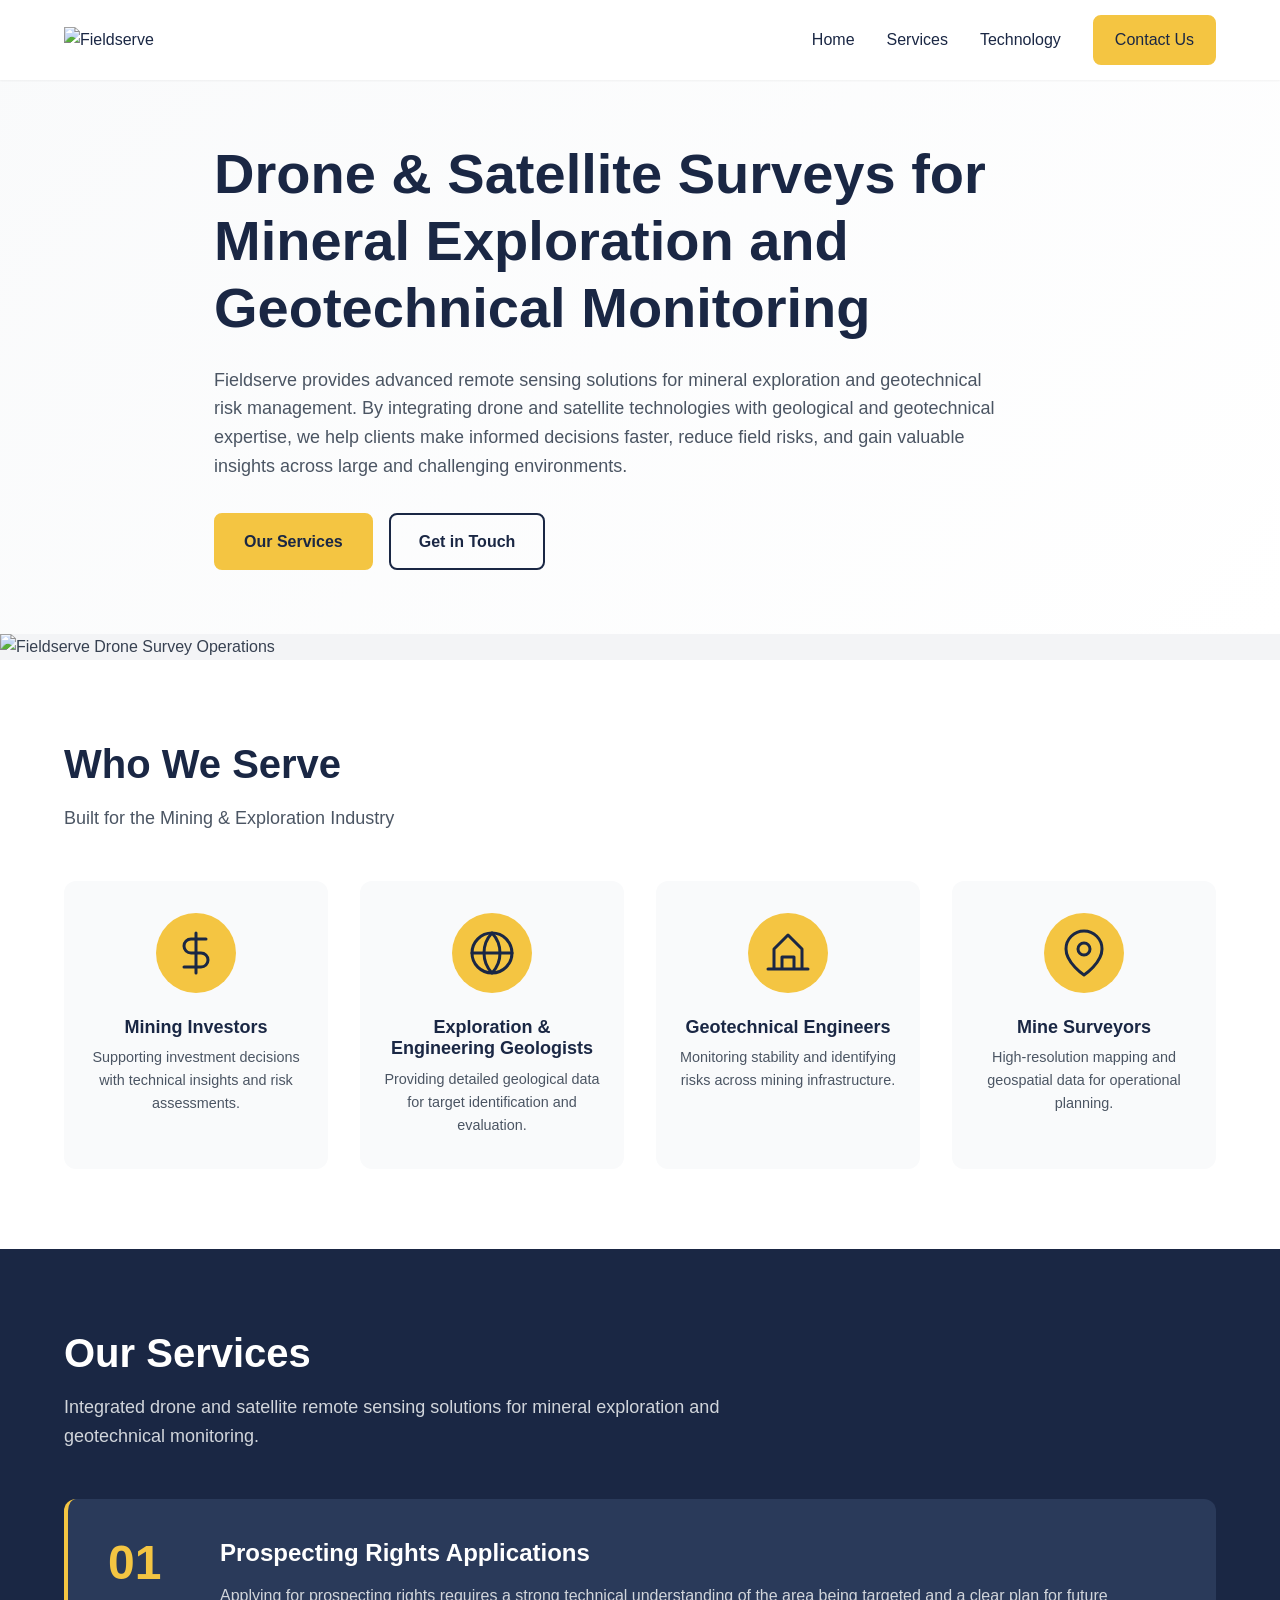
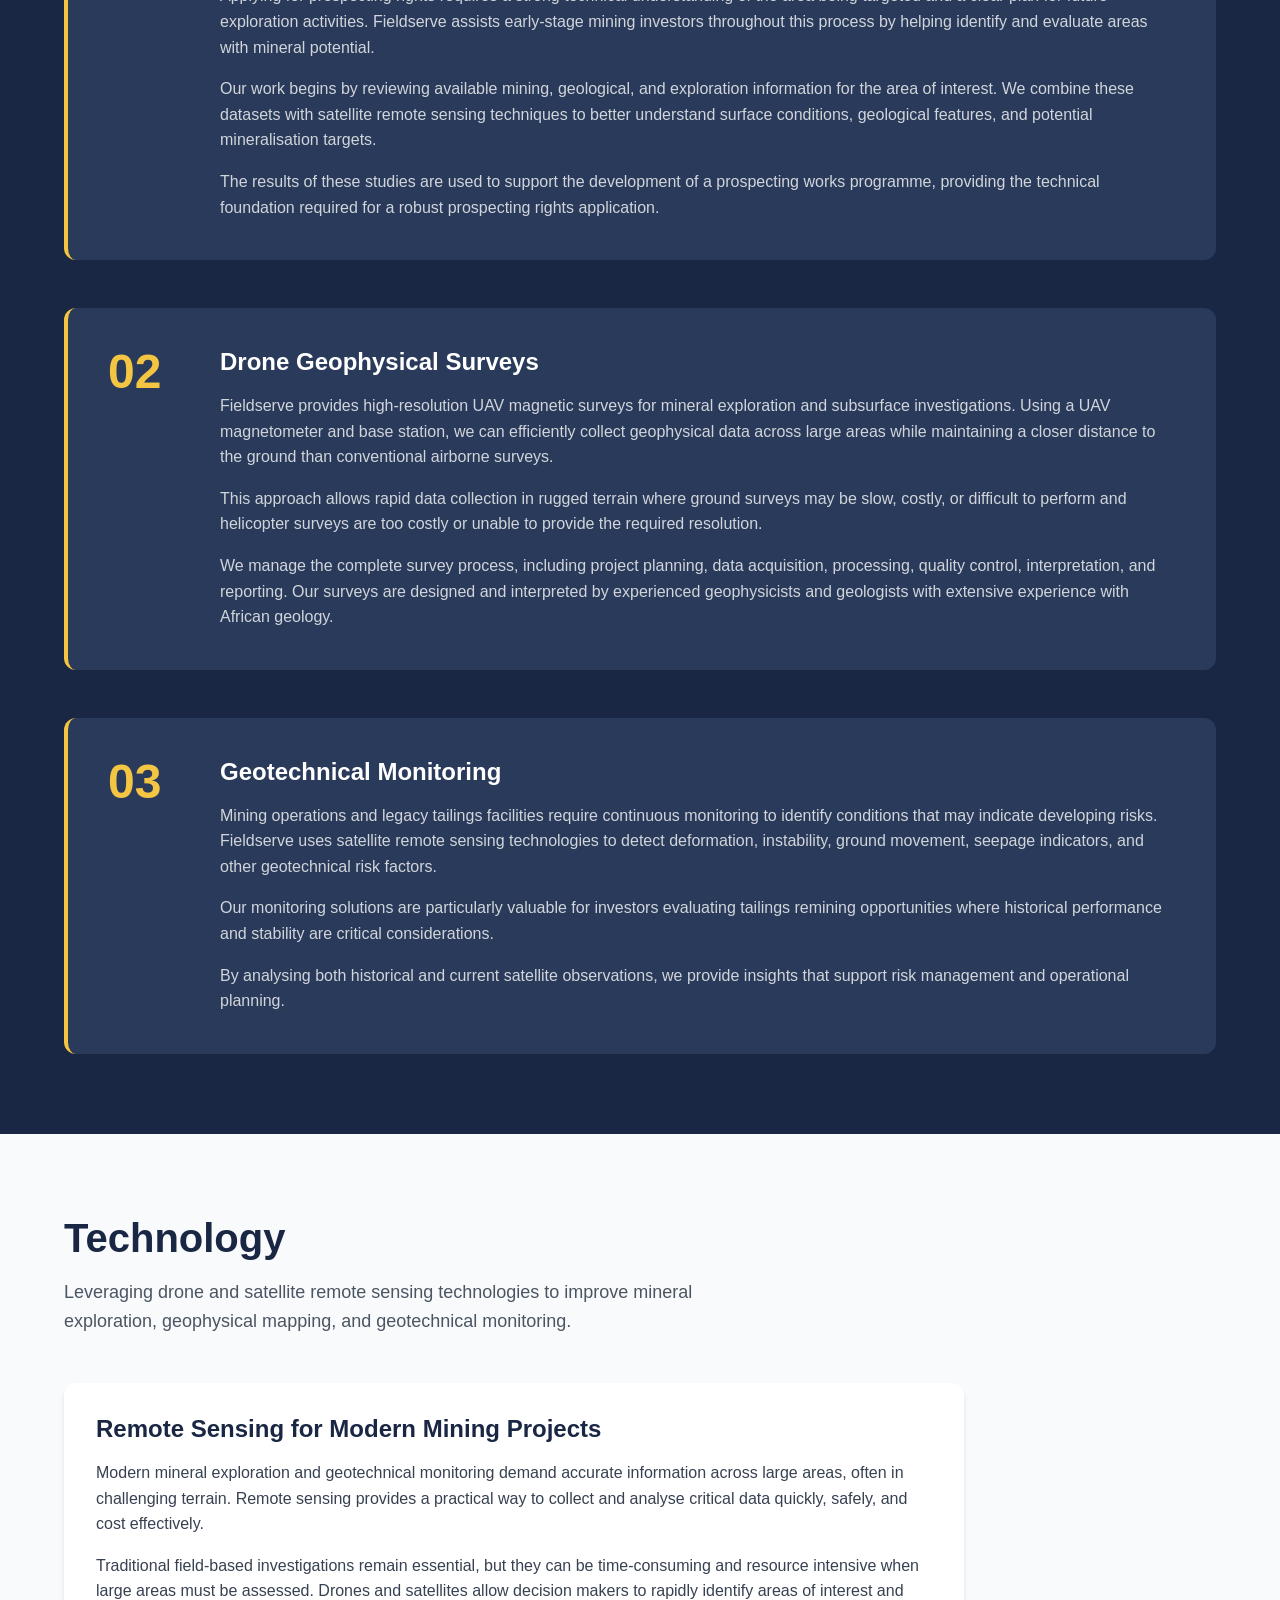
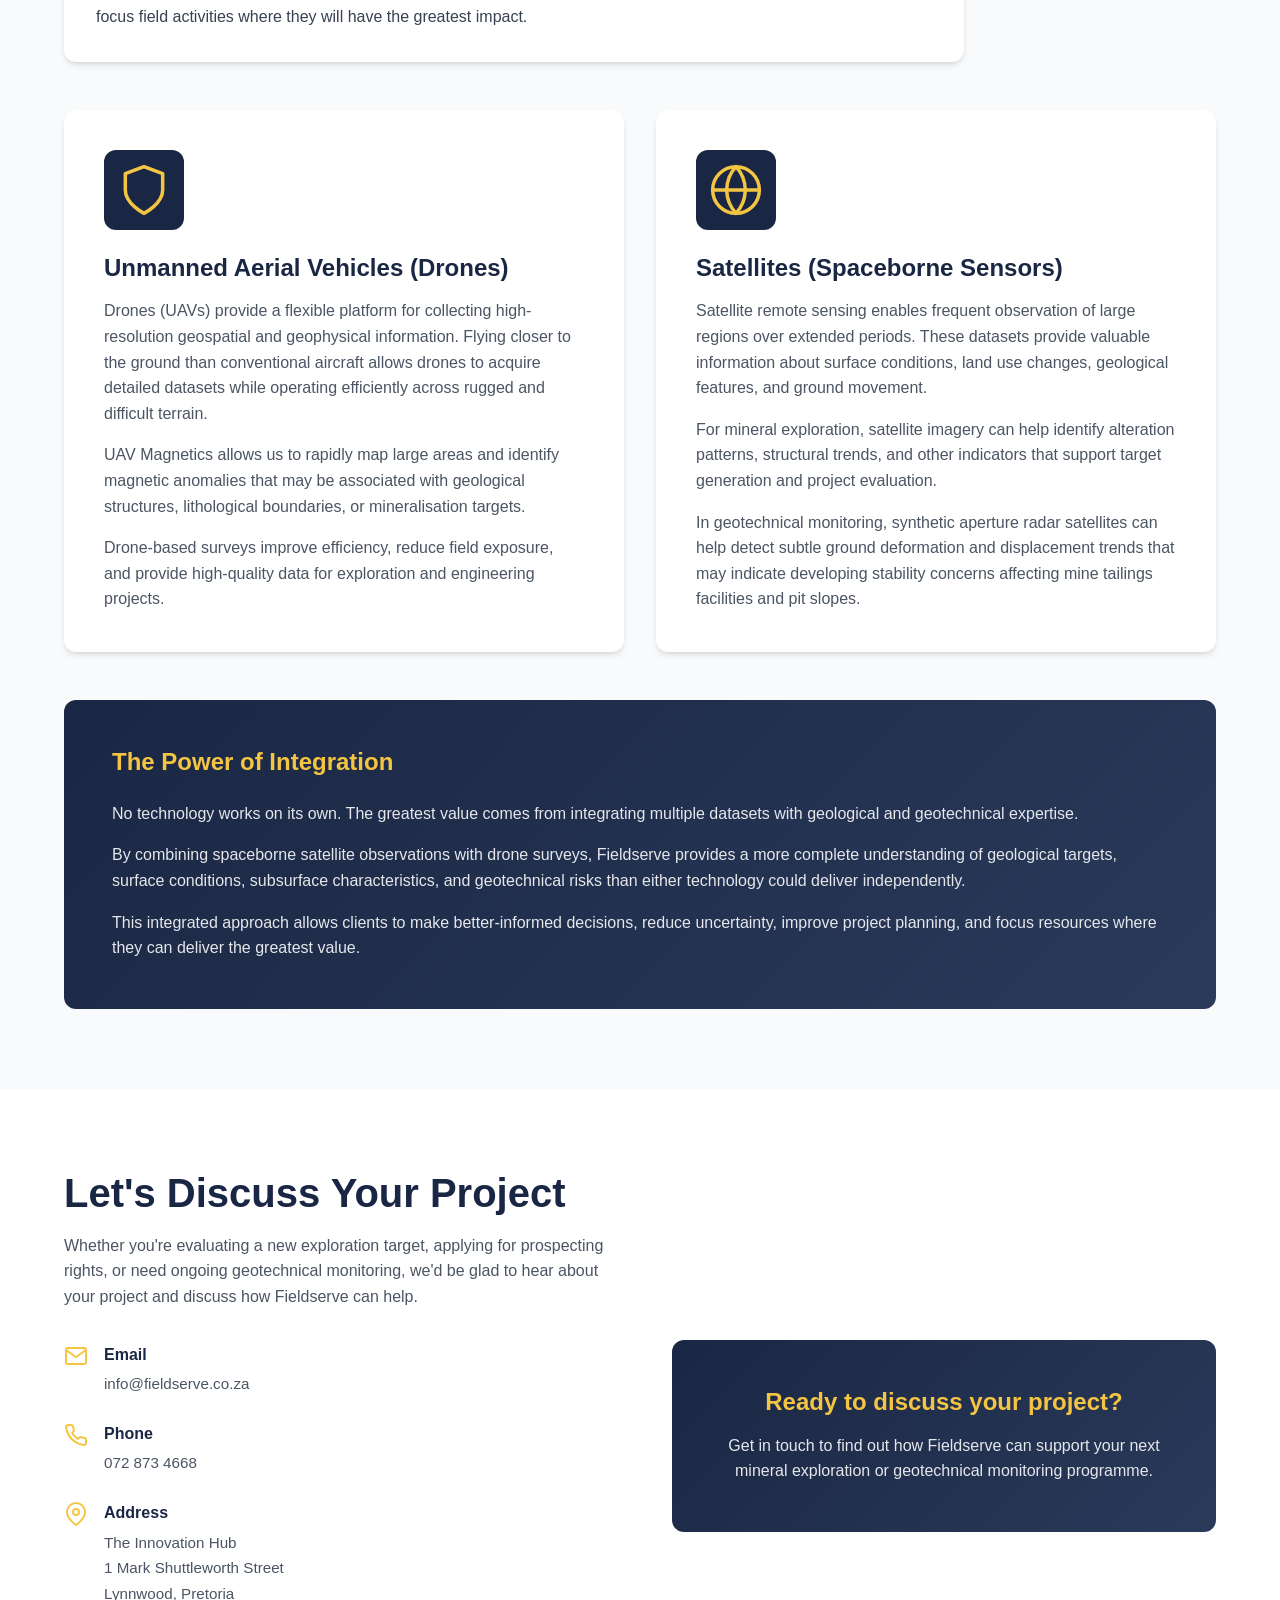
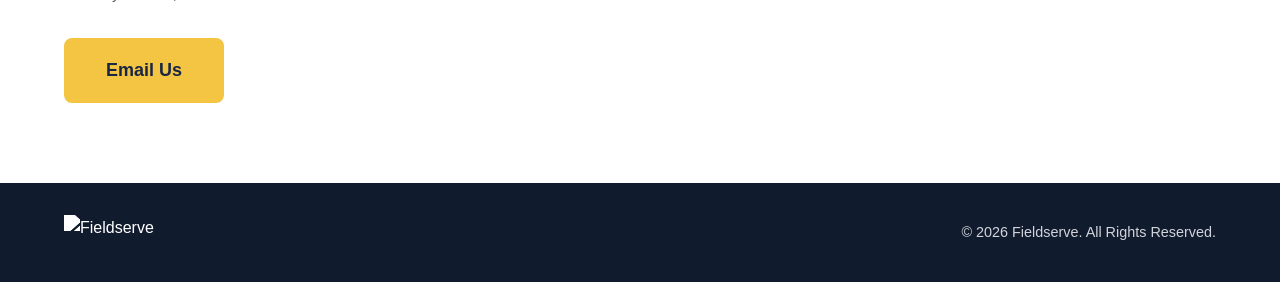
==== commit 310f80e2: "Rename file.html to index.html" ====
--- a/index.html
+++ b/index.html
@@ -3,90 +3,226 @@
 <head>
     <meta charset="UTF-8">
     <meta name="viewport" content="width=device-width, initial-scale=1.0">
-    <title>Fieldserve | Drone & Satellite Surveys</title>
-    <meta name="description" content="Drone and satellite surveys for mineral exploration and geotechnical monitoring. Prospecting rights applications, UAV magnetic surveys, and geotechnical monitoring solutions.">
-    <link rel="preconnect" href="https://fonts.googleapis.com">
-    <link rel="preconnect" href="https://fonts.gstatic.com" crossorigin>
-    <link href="https://fonts.googleapis.com/css2?family=Space+Grotesk:wght@400;500;600;700&family=Inter:wght@300;400;500;600&display=swap" rel="stylesheet">
+    <title>Fieldserve | Drone & Satellite Surveys for Mineral Exploration</title>
     <link rel="stylesheet" href="styles.css">
+    <link rel="preconnect" href="[fonts.googleapis.com](https://fonts.googleapis.com)">
+    <link rel="preconnect" href="[fonts.gstatic.com](https://fonts.gstatic.com)" crossorigin>
+    <link href="[fonts.googleapis.com](https://fonts.googleapis.com/css2?family=Inter:wght@400;500;600;700&display=swap)" rel="stylesheet">
 </head>
 <body>
-
-<header>
-    <div class="container nav-container">
-        <div class="logo">
-            <img src="logo.png" alt="Fieldserve Logo">
-        </div>
-        <nav>
-            <ul>
-                <li><a href="index.html" class="active">Home</a></li>
-                <li><a href="services.html">Our Services</a></li>
-                <li><a href="technology.html">Technology</a></li>
-                <li><a href="contact.html">Contact</a></li>
+    <!-- Navigation -->
+    <nav class="navbar">
+        <div class="container nav-container">
+            <a href="#" class="logo">
+                <img src="logo.png" alt="Fieldserve">
+            </a>
+            <button class="mobile-menu-btn" aria-label="Toggle menu">
+                <span></span>
+                <span></span>
+                <span></span>
+            </button>
+            <ul class="nav-links">
+                <li><a href="#home">Home</a></li>
+                <li><a href="#services">Services</a></li>
+                <li><a href="#technology">Technology</a></li>
+                <li><a href="#contact" class="btn btn-primary">Contact Us</a></li>
             </ul>
-        </nav>
-    </div>
-</header>
-
-<!-- Hero -->
-<section class="hero">
-    <div class="container hero-grid">
-        <div class="hero-content">
-            <h1>
-                Drone &amp; Satellite Surveys for<br>
-                <span>Mineral Exploration</span> and<br>
-                Geotechnical Monitoring
-            </h1>
-            <p class="hero-text">
-                Fieldserve provides advanced remote sensing solutions for mineral exploration and geotechnical risk management. By integrating drone and satellite technologies with geological and geotechnical expertise, we help clients make informed decisions faster, reduce field risks, and gain valuable insights across large and challenging environments.
-            </p>
-            <div class="hero-actions">
-                <a href="services.html" class="btn btn-primary">Our Services</a>
-                <a href="contact.html" class="btn btn-outline">Get in Touch</a>
-            </div>
-        </div>
-        <div class="hero-image">
-            <img src="hero.jpg" alt="Fieldserve Drone Survey Operations">
-        </div>
-    </div>
-</section>
-
-<!-- Who We Serve -->
-<section class="section">
-    <div class="container">
-        <span class="section-label">Who We Serve</span>
-        <h2 class="section-title">Built for the Mining &amp; Exploration Industry</h2>
-        <div class="cards">
-            <div class="card">
-                <h3>Mining Investors</h3>
-            </div>
-            <div class="card">
-                <h3>Exploration &amp; Engineering Geologists</h3>
-            </div>
-            <div class="card">
-                <h3>Geotechnical Engineers</h3>
-            </div>
-            <div class="card">
-                <h3>Mine Surveyors</h3>
-            </div>
-        </div>
-    </div>
-</section>
-
-<!-- CTA -->
-<section class="cta">
-    <div class="container">
-        <h2>Ready to discuss your project?</h2>
-        <p>Get in touch to find out how Fieldserve can support your next mineral exploration or geotechnical monitoring programme.</p>
-        <a href="contact.html" class="btn btn-primary">Contact Us</a>
-    </div>
-</section>
-
-<footer>
-    <div class="container">
-        <p>&copy; 2026 Fieldserve. All Rights Reserved.</p>
-    </div>
-</footer>
-
+        </div>
+    </nav>
+
+    <!-- Hero Section -->
+    <section id="home" class="hero">
+        <div class="container hero-content">
+            <h1>Drone & Satellite Surveys for Mineral Exploration and Geotechnical Monitoring</h1>
+            <p class="hero-subtitle">Fieldserve provides advanced remote sensing solutions for mineral exploration and geotechnical risk management. By integrating drone and satellite technologies with geological and geotechnical expertise, we help clients make informed decisions faster, reduce field risks, and gain valuable insights across large and challenging environments.</p>
+            <div class="hero-buttons">
+                <a href="#services" class="btn btn-primary">Our Services</a>
+                <a href="#contact" class="btn btn-outline">Get in Touch</a>
+            </div>
+        </div>
+    </section>
+
+    <!-- Hero Image -->
+    <section class="hero-image">
+        <img src="hero.jpg" alt="Fieldserve Drone Survey Operations">
+    </section>
+
+    <!-- Who We Serve -->
+    <section id="clients" class="clients">
+        <div class="container">
+            <h2>Who We Serve</h2>
+            <p class="section-subtitle">Built for the Mining & Exploration Industry</p>
+            <div class="clients-grid">
+                <div class="client-card">
+                    <div class="client-icon">
+                        <svg xmlns="[w3.org](http://www.w3.org/2000/svg)" width="48" height="48" viewBox="0 0 24 24" fill="none" stroke="currentColor" stroke-width="1.5" stroke-linecap="round" stroke-linejoin="round"><path d="M12 2v20M17 5H9.5a3.5 3.5 0 0 0 0 7h5a3.5 3.5 0 0 1 0 7H6"/></svg>
+                    </div>
+                    <h3>Mining Investors</h3>
+                    <p>Supporting investment decisions with technical insights and risk assessments.</p>
+                </div>
+                <div class="client-card">
+                    <div class="client-icon">
+                        <svg xmlns="[w3.org](http://www.w3.org/2000/svg)" width="48" height="48" viewBox="0 0 24 24" fill="none" stroke="currentColor" stroke-width="1.5" stroke-linecap="round" stroke-linejoin="round"><circle cx="12" cy="12" r="10"/><path d="M12 2a14.5 14.5 0 0 0 0 20 14.5 14.5 0 0 0 0-20M2 12h20"/></svg>
+                    </div>
+                    <h3>Exploration & Engineering Geologists</h3>
+                    <p>Providing detailed geological data for target identification and evaluation.</p>
+                </div>
+                <div class="client-card">
+                    <div class="client-icon">
+                        <svg xmlns="[w3.org](http://www.w3.org/2000/svg)" width="48" height="48" viewBox="0 0 24 24" fill="none" stroke="currentColor" stroke-width="1.5" stroke-linecap="round" stroke-linejoin="round"><path d="M2 20h20M5 20V10l7-7 7 7v10M9 20v-6h6v6"/></svg>
+                    </div>
+                    <h3>Geotechnical Engineers</h3>
+                    <p>Monitoring stability and identifying risks across mining infrastructure.</p>
+                </div>
+                <div class="client-card">
+                    <div class="client-icon">
+                        <svg xmlns="[w3.org](http://www.w3.org/2000/svg)" width="48" height="48" viewBox="0 0 24 24" fill="none" stroke="currentColor" stroke-width="1.5" stroke-linecap="round" stroke-linejoin="round"><path d="M21 10c0 7-9 13-9 13s-9-6-9-13a9 9 0 0 1 18 0z"/><circle cx="12" cy="10" r="3"/></svg>
+                    </div>
+                    <h3>Mine Surveyors</h3>
+                    <p>High-resolution mapping and geospatial data for operational planning.</p>
+                </div>
+            </div>
+        </div>
+    </section>
+
+    <!-- Services Section -->
+    <section id="services" class="services">
+        <div class="container">
+            <h2>Our Services</h2>
+            <p class="section-subtitle">Integrated drone and satellite remote sensing solutions for mineral exploration and geotechnical monitoring.</p>
+            
+            <div class="services-list">
+                <div class="service-item">
+                    <div class="service-number">01</div>
+                    <div class="service-content">
+                        <h3>Prospecting Rights Applications</h3>
+                        <p>Applying for prospecting rights requires a strong technical understanding of the area being targeted and a clear plan for future exploration activities. Fieldserve assists early-stage mining investors throughout this process by helping identify and evaluate areas with mineral potential.</p>
+                        <p>Our work begins by reviewing available mining, geological, and exploration information for the area of interest. We combine these datasets with satellite remote sensing techniques to better understand surface conditions, geological features, and potential mineralisation targets.</p>
+                        <p>The results of these studies are used to support the development of a prospecting works programme, providing the technical foundation required for a robust prospecting rights application.</p>
+                    </div>
+                </div>
+
+                <div class="service-item">
+                    <div class="service-number">02</div>
+                    <div class="service-content">
+                        <h3>Drone Geophysical Surveys</h3>
+                        <p>Fieldserve provides high-resolution UAV magnetic surveys for mineral exploration and subsurface investigations. Using a UAV magnetometer and base station, we can efficiently collect geophysical data across large areas while maintaining a closer distance to the ground than conventional airborne surveys.</p>
+                        <p>This approach allows rapid data collection in rugged terrain where ground surveys may be slow, costly, or difficult to perform and helicopter surveys are too costly or unable to provide the required resolution.</p>
+                        <p>We manage the complete survey process, including project planning, data acquisition, processing, quality control, interpretation, and reporting. Our surveys are designed and interpreted by experienced geophysicists and geologists with extensive experience with African geology.</p>
+                    </div>
+                </div>
+
+                <div class="service-item">
+                    <div class="service-number">03</div>
+                    <div class="service-content">
+                        <h3>Geotechnical Monitoring</h3>
+                        <p>Mining operations and legacy tailings facilities require continuous monitoring to identify conditions that may indicate developing risks. Fieldserve uses satellite remote sensing technologies to detect deformation, instability, ground movement, seepage indicators, and other geotechnical risk factors.</p>
+                        <p>Our monitoring solutions are particularly valuable for investors evaluating tailings remining opportunities where historical performance and stability are critical considerations.</p>
+                        <p>By analysing both historical and current satellite observations, we provide insights that support risk management and operational planning.</p>
+                    </div>
+                </div>
+            </div>
+        </div>
+    </section>
+
+    <!-- Technology Section -->
+    <section id="technology" class="technology">
+        <div class="container">
+            <h2>Technology</h2>
+            <p class="section-subtitle">Leveraging drone and satellite remote sensing technologies to improve mineral exploration, geophysical mapping, and geotechnical monitoring.</p>
+
+            <div class="tech-intro">
+                <h3>Remote Sensing for Modern Mining Projects</h3>
+                <p>Modern mineral exploration and geotechnical monitoring demand accurate information across large areas, often in challenging terrain. Remote sensing provides a practical way to collect and analyse critical data quickly, safely, and cost effectively.</p>
+                <p>Traditional field-based investigations remain essential, but they can be time-consuming and resource intensive when large areas must be assessed. Drones and satellites allow decision makers to rapidly identify areas of interest and focus field activities where they will have the greatest impact.</p>
+            </div>
+
+            <div class="tech-grid">
+                <div class="tech-card">
+                    <div class="tech-icon">
+                        <svg xmlns="[w3.org](http://www.w3.org/2000/svg)" width="56" height="56" viewBox="0 0 24 24" fill="none" stroke="currentColor" stroke-width="1.5" stroke-linecap="round" stroke-linejoin="round"><path d="M12 22s8-4 8-10V5l-8-3-8 3v7c0 6 8 10 8 10z"/></svg>
+                    </div>
+                    <h3>Unmanned Aerial Vehicles (Drones)</h3>
+                    <p>Drones (UAVs) provide a flexible platform for collecting high-resolution geospatial and geophysical information. Flying closer to the ground than conventional aircraft allows drones to acquire detailed datasets while operating efficiently across rugged and difficult terrain.</p>
+                    <p>UAV Magnetics allows us to rapidly map large areas and identify magnetic anomalies that may be associated with geological structures, lithological boundaries, or mineralisation targets.</p>
+                    <p>Drone-based surveys improve efficiency, reduce field exposure, and provide high-quality data for exploration and engineering projects.</p>
+                </div>
+
+                <div class="tech-card">
+                    <div class="tech-icon">
+                        <svg xmlns="[w3.org](http://www.w3.org/2000/svg)" width="56" height="56" viewBox="0 0 24 24" fill="none" stroke="currentColor" stroke-width="1.5" stroke-linecap="round" stroke-linejoin="round"><circle cx="12" cy="12" r="10"/><path d="M2 12h20M12 2a15.3 15.3 0 0 1 4 10 15.3 15.3 0 0 1-4 10 15.3 15.3 0 0 1-4-10 15.3 15.3 0 0 1 4-10z"/></svg>
+                    </div>
+                    <h3>Satellites (Spaceborne Sensors)</h3>
+                    <p>Satellite remote sensing enables frequent observation of large regions over extended periods. These datasets provide valuable information about surface conditions, land use changes, geological features, and ground movement.</p>
+                    <p>For mineral exploration, satellite imagery can help identify alteration patterns, structural trends, and other indicators that support target generation and project evaluation.</p>
+                    <p>In geotechnical monitoring, synthetic aperture radar satellites can help detect subtle ground deformation and displacement trends that may indicate developing stability concerns affecting mine tailings facilities and pit slopes.</p>
+                </div>
+            </div>
+
+            <div class="tech-integration">
+                <h3>The Power of Integration</h3>
+                <p>No technology works on its own. The greatest value comes from integrating multiple datasets with geological and geotechnical expertise.</p>
+                <p>By combining spaceborne satellite observations with drone surveys, Fieldserve provides a more complete understanding of geological targets, surface conditions, subsurface characteristics, and geotechnical risks than either technology could deliver independently.</p>
+                <p>This integrated approach allows clients to make better-informed decisions, reduce uncertainty, improve project planning, and focus resources where they can deliver the greatest value.</p>
+            </div>
+        </div>
+    </section>
+
+    <!-- Contact Section -->
+    <section id="contact" class="contact">
+        <div class="container">
+            <div class="contact-grid">
+                <div class="contact-info">
+                    <h2>Let's Discuss Your Project</h2>
+                    <p>Whether you're evaluating a new exploration target, applying for prospecting rights, or need ongoing geotechnical monitoring, we'd be glad to hear about your project and discuss how Fieldserve can help.</p>
+                    
+                    <div class="contact-details">
+                        <div class="contact-item">
+                            <svg xmlns="[w3.org](http://www.w3.org/2000/svg)" width="24" height="24" viewBox="0 0 24 24" fill="none" stroke="currentColor" stroke-width="2" stroke-linecap="round" stroke-linejoin="round"><path d="M4 4h16c1.1 0 2 .9 2 2v12c0 1.1-.9 2-2 2H4c-1.1 0-2-.9-2-2V6c0-1.1.9-2 2-2z"/><polyline points="22,6 12,13 2,6"/></svg>
+                            <div>
+                                <strong>Email</strong>
+                                <a href="mailto:info@fieldserve.co.za">info@fieldserve.co.za</a>
+                            </div>
+                        </div>
+                        <div class="contact-item">
+                            <svg xmlns="[w3.org](http://www.w3.org/2000/svg)" width="24" height="24" viewBox="0 0 24 24" fill="none" stroke="currentColor" stroke-width="2" stroke-linecap="round" stroke-linejoin="round"><path d="M22 16.92v3a2 2 0 0 1-2.18 2 19.79 19.79 0 0 1-8.63-3.07 19.5 19.5 0 0 1-6-6 19.79 19.79 0 0 1-3.07-8.67A2 2 0 0 1 4.11 2h3a2 2 0 0 1 2 1.72 12.84 12.84 0 0 0 .7 2.81 2 2 0 0 1-.45 2.11L8.09 9.91a16 16 0 0 0 6 6l1.27-1.27a2 2 0 0 1 2.11-.45 12.84 12.84 0 0 0 2.81.7A2 2 0 0 1 22 16.92z"/></svg>
+                            <div>
+                                <strong>Phone</strong>
+                                <a href="tel:+27728734668">072 873 4668</a>
+                            </div>
+                        </div>
+                        <div class="contact-item">
+                            <svg xmlns="[w3.org](http://www.w3.org/2000/svg)" width="24" height="24" viewBox="0 0 24 24" fill="none" stroke="currentColor" stroke-width="2" stroke-linecap="round" stroke-linejoin="round"><path d="M21 10c0 7-9 13-9 13s-9-6-9-13a9 9 0 0 1 18 0z"/><circle cx="12" cy="10" r="3"/></svg>
+                            <div>
+                                <strong>Address</strong>
+                                <span>The Innovation Hub<br>1 Mark Shuttleworth Street<br>Lynnwood, Pretoria</span>
+                            </div>
+                        </div>
+                    </div>
+
+                    <a href="mailto:info@fieldserve.co.za" class="btn btn-primary btn-large">Email Us</a>
+                </div>
+
+                <div class="contact-cta">
+                    <div class="cta-box">
+                        <h3>Ready to discuss your project?</h3>
+                        <p>Get in touch to find out how Fieldserve can support your next mineral exploration or geotechnical monitoring programme.</p>
+                    </div>
+                </div>
+            </div>
+        </div>
+    </section>
+
+    <!-- Footer -->
+    <footer class="footer">
+        <div class="container">
+            <div class="footer-content">
+                <img src="logo.png" alt="Fieldserve" class="footer-logo">
+                <p>&copy; 2026 Fieldserve. All Rights Reserved.</p>
+            </div>
+        </div>
+    </footer>
+
+    <script src="script.js"></script>
 </body>
 </html>
--- a/styles.css
+++ b/styles.css
@@ -1,531 +1,664 @@
-/* ============================================================
-   FIELDSERVE — styles.css
-   Brand: Navy #0D1F4E | Gold #F5C518 | Off-white #F8F9FB
-   Fonts: Space Grotesk (display) + Inter (body)
-   ============================================================ */
-
-@import url('https://fonts.googleapis.com/css2?family=Space+Grotesk:wght@400;500;600;700&family=Inter:wght@300;400;500;600&display=swap');
-
-/* ── Reset & Base ───────────────────────────────────────────── */
-*, *::before, *::after { box-sizing: border-box; margin: 0; padding: 0; }
+/* ===== CSS Reset & Variables ===== */
+*, *::before, *::after {
+    margin: 0;
+    padding: 0;
+    box-sizing: border-box;
+}
 
 :root {
-  --navy:       #0D1F4E;
-  --navy-dark:  #091640;
-  --navy-mid:   #1A3070;
-  --gold:       #F5C518;
-  --gold-dark:  #D4A800;
-  --offwhite:   #F8F9FB;
-  --light-grey: #EEF0F4;
-  --mid-grey:   #6B7280;
-  --dark:       #111827;
-  --white:      #FFFFFF;
-
-  --font-display: 'Space Grotesk', sans-serif;
-  --font-body:    'Inter', sans-serif;
-
-  --max-width: 1160px;
-  --section-pad: 96px 0;
-  --radius: 4px;
-  --radius-lg: 8px;
-  --transition: 0.22s ease;
-}
-
-html { scroll-behavior: smooth; }
+    --navy: #1a2744;
+    --navy-light: #2a3a5a;
+    --navy-dark: #111b2e;
+    --yellow: #f4c542;
+    --yellow-light: #f9d76a;
+    --yellow-dark: #d4a832;
+    --white: #ffffff;
+    --gray-50: #f9fafb;
+    --gray-100: #f3f4f6;
+    --gray-200: #e5e7eb;
+    --gray-300: #d1d5db;
+    --gray-600: #4b5563;
+    --gray-700: #374151;
+    --gray-800: #1f2937;
+    
+    --font-family: 'Inter', -apple-system, BlinkMacSystemFont, 'Segoe UI', Roboto, sans-serif;
+    --transition: all 0.3s ease;
+    --shadow-sm: 0 1px 2px 0 rgb(0 0 0 / 0.05);
+    --shadow: 0 4px 6px -1px rgb(0 0 0 / 0.1), 0 2px 4px -2px rgb(0 0 0 / 0.1);
+    --shadow-lg: 0 10px 15px -3px rgb(0 0 0 / 0.1), 0 4px 6px -4px rgb(0 0 0 / 0.1);
+    --shadow-xl: 0 20px 25px -5px rgb(0 0 0 / 0.1), 0 8px 10px -6px rgb(0 0 0 / 0.1);
+}
+
+html {
+    scroll-behavior: smooth;
+}
 
 body {
-  font-family: var(--font-body);
-  font-size: 16px;
-  line-height: 1.7;
-  color: var(--dark);
-  background: var(--white);
-  -webkit-font-smoothing: antialiased;
-}
-
-img { display: block; max-width: 100%; }
-a { color: inherit; text-decoration: none; }
-ul { list-style: none; }
-
-/* ── Layout Helpers ─────────────────────────────────────────── */
+    font-family: var(--font-family);
+    font-size: 16px;
+    line-height: 1.6;
+    color: var(--gray-700);
+    background-color: var(--white);
+}
+
+/* ===== Typography ===== */
+h1, h2, h3, h4, h5, h6 {
+    color: var(--navy);
+    font-weight: 700;
+    line-height: 1.2;
+}
+
+h1 {
+    font-size: clamp(2rem, 5vw, 3.5rem);
+}
+
+h2 {
+    font-size: clamp(1.75rem, 4vw, 2.5rem);
+    margin-bottom: 1rem;
+}
+
+h3 {
+    font-size: clamp(1.25rem, 2.5vw, 1.5rem);
+    margin-bottom: 0.75rem;
+}
+
+p {
+    margin-bottom: 1rem;
+}
+
+a {
+    color: var(--navy);
+    text-decoration: none;
+    transition: var(--transition);
+}
+
+a:hover {
+    color: var(--yellow-dark);
+}
+
+/* ===== Layout ===== */
 .container {
-  width: 100%;
-  max-width: var(--max-width);
-  margin: 0 auto;
-  padding: 0 32px;
-}
-
-/* ── Typography ─────────────────────────────────────────────── */
-h1, h2, h3, h4 {
-  font-family: var(--font-display);
-  color: var(--navy);
-  line-height: 1.2;
-}
-
-h1 { font-size: clamp(2rem, 4vw, 3rem); font-weight: 700; }
-h2 { font-size: clamp(1.4rem, 2.5vw, 1.9rem); font-weight: 600; }
-h3 { font-size: 1.15rem; font-weight: 600; }
-
-p {
-  color: var(--mid-grey);
-  font-size: 1rem;
-  line-height: 1.75;
-}
-
-/* ── Signature Element: gold-ruled section headings ─────────── */
-.ruled-heading {
-  display: flex;
-  align-items: flex-start;
-  gap: 16px;
-  margin-bottom: 20px;
-}
-.ruled-heading::before {
-  content: '';
-  display: block;
-  flex-shrink: 0;
-  width: 4px;
-  min-height: 100%;
-  background: var(--gold);
-  border-radius: 2px;
-  margin-top: 4px;
-  align-self: stretch;
-}
-
-/* ── Button ─────────────────────────────────────────────────── */
+    width: 100%;
+    max-width: 1200px;
+    margin: 0 auto;
+    padding: 0 1.5rem;
+}
+
+section {
+    padding: 5rem 0;
+}
+
+/* ===== Buttons ===== */
 .btn {
-  display: inline-block;
-  font-family: var(--font-display);
-  font-size: 0.875rem;
-  font-weight: 600;
-  letter-spacing: 0.04em;
-  text-transform: uppercase;
-  padding: 14px 32px;
-  border-radius: var(--radius);
-  transition: var(--transition);
-  cursor: pointer;
-  border: 2px solid transparent;
+    display: inline-flex;
+    align-items: center;
+    justify-content: center;
+    padding: 0.875rem 1.75rem;
+    font-size: 1rem;
+    font-weight: 600;
+    border-radius: 8px;
+    cursor: pointer;
+    transition: var(--transition);
+    border: 2px solid transparent;
+    text-decoration: none;
 }
 
 .btn-primary {
-  background: var(--gold);
-  color: var(--navy-dark);
-  border-color: var(--gold);
-}
+    background-color: var(--yellow);
+    color: var(--navy);
+    border-color: var(--yellow);
+}
+
 .btn-primary:hover {
-  background: var(--gold-dark);
-  border-color: var(--gold-dark);
+    background-color: var(--yellow-dark);
+    border-color: var(--yellow-dark);
+    color: var(--navy);
+    transform: translateY(-2px);
+    box-shadow: var(--shadow-lg);
 }
 
 .btn-outline {
-  background: transparent;
-  color: var(--white);
-  border-color: var(--white);
-}
+    background-color: transparent;
+    color: var(--navy);
+    border-color: var(--navy);
+}
+
 .btn-outline:hover {
-  background: var(--white);
-  color: var(--navy);
-}
-
-/* ── Header / Nav ───────────────────────────────────────────── */
-header {
-  position: sticky;
-  top: 0;
-  z-index: 100;
-  background: var(--navy);
-  border-bottom: 3px solid var(--gold);
+    background-color: var(--navy);
+    color: var(--white);
+    transform: translateY(-2px);
+}
+
+.btn-large {
+    padding: 1rem 2.5rem;
+    font-size: 1.125rem;
+}
+
+/* ===== Navigation ===== */
+.navbar {
+    position: fixed;
+    top: 0;
+    left: 0;
+    right: 0;
+    z-index: 1000;
+    background-color: var(--white);
+    box-shadow: var(--shadow-sm);
+    transition: var(--transition);
+}
+
+.navbar.scrolled {
+    box-shadow: var(--shadow);
 }
 
 .nav-container {
-  display: flex;
-  align-items: center;
-  justify-content: space-between;
-  height: 72px;
+    display: flex;
+    align-items: center;
+    justify-content: space-between;
+    height: 80px;
 }
 
 .logo img {
-  height: 44px;
-  width: auto;
-  display: block;
-}
-
-nav ul {
-  display: flex;
-  align-items: center;
-  gap: 8px;
-}
-
-nav ul li a {
-  font-family: var(--font-display);
-  font-size: 0.85rem;
-  font-weight: 500;
-  letter-spacing: 0.06em;
-  text-transform: uppercase;
-  color: rgba(255,255,255,0.75);
-  padding: 8px 14px;
-  border-radius: var(--radius);
-  transition: var(--transition);
-}
-
-nav ul li a:hover {
-  color: var(--white);
-  background: rgba(255,255,255,0.08);
-}
-
-nav ul li a.active {
-  color: var(--gold);
-}
-
-/* ── Hero (index.html) ──────────────────────────────────────── */
+    height: 45px;
+    width: auto;
+}
+
+.nav-links {
+    display: flex;
+    align-items: center;
+    gap: 2rem;
+    list-style: none;
+}
+
+.nav-links a {
+    font-weight: 500;
+    color: var(--navy);
+    padding: 0.5rem 0;
+    position: relative;
+}
+
+.nav-links a:not(.btn)::after {
+    content: '';
+    position: absolute;
+    bottom: 0;
+    left: 0;
+    width: 0;
+    height: 2px;
+    background-color: var(--yellow);
+    transition: var(--transition);
+}
+
+.nav-links a:not(.btn):hover::after {
+    width: 100%;
+}
+
+.nav-links .btn {
+    padding: 0.625rem 1.25rem;
+}
+
+.mobile-menu-btn {
+    display: none;
+    flex-direction: column;
+    gap: 5px;
+    background: none;
+    border: none;
+    cursor: pointer;
+    padding: 0.5rem;
+}
+
+.mobile-menu-btn span {
+    display: block;
+    width: 25px;
+    height: 2px;
+    background-color: var(--navy);
+    transition: var(--transition);
+}
+
+/* ===== Hero Section ===== */
 .hero {
-  background: var(--navy-dark);
-  padding: 0;
-  overflow: hidden;
-  position: relative;
-}
-
-.hero-grid {
-  display: grid;
-  grid-template-columns: 1fr 1fr;
-  min-height: 560px;
-  align-items: stretch;
+    padding-top: 140px;
+    padding-bottom: 4rem;
+    background: linear-gradient(135deg, var(--gray-50) 0%, var(--white) 100%);
 }
 
 .hero-content {
-  padding: 80px 60px 80px 0;
-  display: flex;
-  flex-direction: column;
-  justify-content: center;
-  position: relative;
-  z-index: 2;
-}
-
-.hero-content h1 {
-  color: var(--white);
-  font-size: clamp(1.8rem, 3vw, 2.6rem);
-  line-height: 1.15;
-  margin-bottom: 24px;
-}
-
-.hero-content h1 span {
-  color: var(--gold);
-}
-
-.hero-text {
-  color: rgba(255,255,255,0.72);
-  font-size: 1rem;
-  line-height: 1.75;
-  margin-bottom: 36px;
-  max-width: 480px;
-}
-
-.hero-actions {
-  display: flex;
-  gap: 16px;
-  flex-wrap: wrap;
-}
-
+    max-width: 900px;
+}
+
+.hero h1 {
+    margin-bottom: 1.5rem;
+}
+
+.hero-subtitle {
+    font-size: 1.125rem;
+    color: var(--gray-600);
+    margin-bottom: 2rem;
+    max-width: 800px;
+}
+
+.hero-buttons {
+    display: flex;
+    gap: 1rem;
+    flex-wrap: wrap;
+}
+
+/* ===== Hero Image Section ===== */
 .hero-image {
-  position: relative;
-  overflow: hidden;
-  clip-path: polygon(8% 0, 100% 0, 100% 100%, 0% 100%);
+    padding: 0;
+    background-color: var(--gray-100);
 }
 
 .hero-image img {
-  width: 100%;
-  height: 100%;
-  object-fit: cover;
-  object-position: center;
-  filter: brightness(0.85);
-}
-
-/* ── Page Header (inner pages) ──────────────────────────────── */
-.page-header {
-  background: var(--navy);
-  padding: 72px 0;
-  position: relative;
-  overflow: hidden;
-}
-
-.page-header::after {
-  content: '';
-  position: absolute;
-  bottom: 0;
-  left: 0;
-  right: 0;
-  height: 4px;
-  background: linear-gradient(90deg, var(--gold) 0%, transparent 60%);
-}
-
-.page-header h1 {
-  color: var(--white);
-  margin-bottom: 16px;
-}
-
-.page-header p {
-  color: rgba(255,255,255,0.7);
-  max-width: 600px;
-  font-size: 1.05rem;
-}
-
-/* ── General Section ────────────────────────────────────────── */
-.section {
-  padding: var(--section-pad);
-}
-
-.section:nth-child(even) {
-  background: var(--offwhite);
-}
-
-/* ── Who We Serve (cards) ───────────────────────────────────── */
-.section-label {
-  font-family: var(--font-display);
-  font-size: 0.75rem;
-  font-weight: 600;
-  letter-spacing: 0.12em;
-  text-transform: uppercase;
-  color: var(--gold-dark);
-  margin-bottom: 12px;
-  display: block;
-}
-
-.section-title {
-  margin-bottom: 48px;
-}
-
-.cards {
-  display: grid;
-  grid-template-columns: repeat(4, 1fr);
-  gap: 20px;
-}
-
-.card {
-  background: var(--white);
-  border: 1px solid var(--light-grey);
-  border-top: 3px solid var(--gold);
-  border-radius: var(--radius-lg);
-  padding: 32px 24px;
-  transition: var(--transition);
-}
-
-.card:hover {
-  box-shadow: 0 8px 32px rgba(13, 31, 78, 0.10);
-  transform: translateY(-3px);
-}
-
-.card h3 {
-  color: var(--navy);
-  font-size: 1rem;
-  margin-bottom: 0;
-}
-
-.card p {
-  margin-top: 10px;
-  font-size: 0.9rem;
-}
-
-/* ── Service Blocks ─────────────────────────────────────────── */
-.service-block {
-  padding: 48px 0;
-  border-bottom: 1px solid var(--light-grey);
-  display: grid;
-  grid-template-columns: 280px 1fr;
-  gap: 60px;
-  align-items: start;
-}
-
-.service-block:last-child {
-  border-bottom: none;
-}
-
-.service-block h2 {
-  position: relative;
-  padding-left: 20px;
-}
-
-.service-block h2::before {
-  content: '';
-  position: absolute;
-  left: 0;
-  top: 4px;
-  bottom: 4px;
-  width: 4px;
-  background: var(--gold);
-  border-radius: 2px;
-}
-
-.service-block-body p + p {
-  margin-top: 16px;
-}
-
-/* ── Contact Grid ───────────────────────────────────────────── */
+    width: 100%;
+    height: auto;
+    display: block;
+    max-height: 600px;
+    object-fit: cover;
+}
+
+/* ===== Clients Section ===== */
+.clients {
+    background-color: var(--white);
+}
+
+.section-subtitle {
+    font-size: 1.125rem;
+    color: var(--gray-600);
+    margin-bottom: 3rem;
+    max-width: 700px;
+}
+
+.clients-grid {
+    display: grid;
+    grid-template-columns: repeat(4, 1fr);
+    gap: 2rem;
+}
+
+.client-card {
+    text-align: center;
+    padding: 2rem 1.5rem;
+    border-radius: 12px;
+    background-color: var(--gray-50);
+    transition: var(--transition);
+}
+
+.client-card:hover {
+    transform: translateY(-5px);
+    box-shadow: var(--shadow-lg);
+    background-color: var(--white);
+}
+
+.client-icon {
+    width: 80px;
+    height: 80px;
+    margin: 0 auto 1.5rem;
+    display: flex;
+    align-items: center;
+    justify-content: center;
+    background-color: var(--yellow);
+    border-radius: 50%;
+    color: var(--navy);
+}
+
+.client-card h3 {
+    font-size: 1.125rem;
+    margin-bottom: 0.5rem;
+}
+
+.client-card p {
+    font-size: 0.9rem;
+    color: var(--gray-600);
+    margin-bottom: 0;
+}
+
+/* ===== Services Section ===== */
+.services {
+    background-color: var(--navy);
+    color: var(--white);
+}
+
+.services h2 {
+    color: var(--white);
+}
+
+.services .section-subtitle {
+    color: var(--gray-300);
+}
+
+.services-list {
+    display: flex;
+    flex-direction: column;
+    gap: 3rem;
+}
+
+.service-item {
+    display: grid;
+    grid-template-columns: 80px 1fr;
+    gap: 2rem;
+    padding: 2.5rem;
+    background-color: var(--navy-light);
+    border-radius: 12px;
+    border-left: 4px solid var(--yellow);
+}
+
+.service-number {
+    font-size: 3rem;
+    font-weight: 700;
+    color: var(--yellow);
+    line-height: 1;
+}
+
+.service-content h3 {
+    color: var(--white);
+    font-size: 1.5rem;
+    margin-bottom: 1rem;
+}
+
+.service-content p {
+    color: var(--gray-300);
+    margin-bottom: 1rem;
+}
+
+.service-content p:last-child {
+    margin-bottom: 0;
+}
+
+/* ===== Technology Section ===== */
+.technology {
+    background-color: var(--gray-50);
+}
+
+.tech-intro {
+    max-width: 900px;
+    margin-bottom: 3rem;
+    padding: 2rem;
+    background-color: var(--white);
+    border-radius: 12px;
+    box-shadow: var(--shadow);
+}
+
+.tech-intro h3 {
+    margin-bottom: 1rem;
+}
+
+.tech-intro p:last-child {
+    margin-bottom: 0;
+}
+
+.tech-grid {
+    display: grid;
+    grid-template-columns: repeat(2, 1fr);
+    gap: 2rem;
+    margin-bottom: 3rem;
+}
+
+.tech-card {
+    background-color: var(--white);
+    padding: 2.5rem;
+    border-radius: 12px;
+    box-shadow: var(--shadow);
+    transition: var(--transition);
+}
+
+.tech-card:hover {
+    transform: translateY(-5px);
+    box-shadow: var(--shadow-xl);
+}
+
+.tech-icon {
+    width: 80px;
+    height: 80px;
+    display: flex;
+    align-items: center;
+    justify-content: center;
+    background-color: var(--navy);
+    border-radius: 12px;
+    color: var(--yellow);
+    margin-bottom: 1.5rem;
+}
+
+.tech-card h3 {
+    margin-bottom: 1rem;
+}
+
+.tech-card p {
+    color: var(--gray-600);
+}
+
+.tech-card p:last-child {
+    margin-bottom: 0;
+}
+
+.tech-integration {
+    background: linear-gradient(135deg, var(--navy) 0%, var(--navy-light) 100%);
+    color: var(--white);
+    padding: 3rem;
+    border-radius: 12px;
+}
+
+.tech-integration h3 {
+    color: var(--yellow);
+    font-size: 1.5rem;
+    margin-bottom: 1.5rem;
+}
+
+.tech-integration p {
+    color: var(--gray-200);
+}
+
+.tech-integration p:last-child {
+    margin-bottom: 0;
+}
+
+/* ===== Contact Section ===== */
+.contact {
+    background-color: var(--white);
+}
+
 .contact-grid {
-  display: grid;
-  grid-template-columns: 1fr 1.6fr;
-  gap: 80px;
-  align-items: start;
-}
-
-.contact-info h3 {
-  font-size: 1.3rem;
-  margin-bottom: 28px;
-  padding-bottom: 16px;
-  border-bottom: 2px solid var(--light-grey);
-}
-
-.contact-info p {
-  margin-bottom: 24px;
-  font-size: 0.95rem;
-}
-
-.contact-info strong {
-  display: block;
-  font-family: var(--font-display);
-  font-weight: 600;
-  font-size: 0.75rem;
-  letter-spacing: 0.1em;
-  text-transform: uppercase;
-  color: var(--navy);
-  margin-bottom: 6px;
-}
-
-.contact-detail {
-  color: var(--mid-grey);
-}
-
-.contact-detail a {
-  color: var(--navy-mid);
-  font-weight: 500;
-  text-decoration: underline;
-  text-underline-offset: 3px;
-}
-
-/* ── CTA Banner ─────────────────────────────────────────────── */
-.cta {
-  background: var(--navy);
-  padding: 80px 0;
-  text-align: center;
-}
-
-.cta h2 {
-  color: var(--white);
-  font-size: clamp(1.6rem, 2.5vw, 2.2rem);
-  margin-bottom: 10px;
-}
-
-.cta p {
-  color: rgba(255,255,255,0.65);
-  max-width: 480px;
-  margin: 0 auto 32px;
-}
-
-/* ── Footer ─────────────────────────────────────────────────── */
-footer {
-  background: var(--navy-dark);
-  border-top: 1px solid rgba(255,255,255,0.08);
-  padding: 28px 0;
-}
-
-footer p {
-  color: rgba(255,255,255,0.4);
-  font-size: 0.85rem;
-  text-align: center;
-}
-
-/* ── Stat Bar (homepage) ─────────────────────────────────────── */
-.stat-bar {
-  background: var(--light-grey);
-  padding: 0;
-}
-
-.stat-bar-inner {
-  display: flex;
-  border-left: 4px solid var(--gold);
-}
-
-.stat-item {
-  flex: 1;
-  padding: 36px 40px;
-  border-right: 1px solid rgba(13,31,78,0.08);
-}
-
-.stat-item:last-child { border-right: none; }
-
-.stat-number {
-  font-family: var(--font-display);
-  font-size: 2.2rem;
-  font-weight: 700;
-  color: var(--navy);
-  display: block;
-  line-height: 1;
-  margin-bottom: 6px;
-}
-
-.stat-label {
-  font-size: 0.85rem;
-  color: var(--mid-grey);
-  font-weight: 500;
-}
-
-/* ── Technology page: integration callout ───────────────────── */
-.integration-callout {
-  background: var(--navy);
-  border-radius: var(--radius-lg);
-  padding: 56px;
-  margin-top: 64px;
-}
-
-.integration-callout h2 {
-  color: var(--white);
-  margin-bottom: 20px;
-}
-
-.integration-callout h2::before {
-  background: var(--gold);
-}
-
-.integration-callout p {
-  color: rgba(255,255,255,0.7);
-}
-
-.integration-callout p + p {
-  margin-top: 14px;
-}
-
-/* ── Responsive ─────────────────────────────────────────────── */
+    display: grid;
+    grid-template-columns: 1fr 1fr;
+    gap: 4rem;
+    align-items: start;
+}
+
+.contact-info h2 {
+    margin-bottom: 1rem;
+}
+
+.contact-info > p {
+    color: var(--gray-600);
+    margin-bottom: 2rem;
+}
+
+.contact-details {
+    display: flex;
+    flex-direction: column;
+    gap: 1.5rem;
+    margin-bottom: 2rem;
+}
+
+.contact-item {
+    display: flex;
+    gap: 1rem;
+    align-items: flex-start;
+}
+
+.contact-item svg {
+    color: var(--yellow);
+    flex-shrink: 0;
+    margin-top: 2px;
+}
+
+.contact-item strong {
+    display: block;
+    color: var(--navy);
+    margin-bottom: 0.25rem;
+}
+
+.contact-item a,
+.contact-item span {
+    color: var(--gray-600);
+    font-size: 0.95rem;
+    line-height: 1.5;
+}
+
+.contact-item a:hover {
+    color: var(--navy);
+}
+
+.contact-cta {
+    display: flex;
+    align-items: center;
+    justify-content: center;
+    height: 100%;
+}
+
+.cta-box {
+    background: linear-gradient(135deg, var(--navy) 0%, var(--navy-light) 100%);
+    color: var(--white);
+    padding: 3rem;
+    border-radius: 12px;
+    text-align: center;
+}
+
+.cta-box h3 {
+    color: var(--yellow);
+    font-size: 1.5rem;
+    margin-bottom: 1rem;
+}
+
+.cta-box p {
+    color: var(--gray-200);
+    margin-bottom: 0;
+}
+
+/* ===== Footer ===== */
+.footer {
+    background-color: var(--navy-dark);
+    color: var(--gray-300);
+    padding: 2rem 0;
+}
+
+.footer-content {
+    display: flex;
+    align-items: center;
+    justify-content: space-between;
+}
+
+.footer-logo {
+    height: 35px;
+    width: auto;
+    filter: brightness(0) invert(1);
+}
+
+.footer p {
+    margin: 0;
+    font-size: 0.9rem;
+}
+
+/* ===== Responsive Design ===== */
 @media (max-width: 1024px) {
-  .cards { grid-template-columns: repeat(2, 1fr); }
-  .service-block { grid-template-columns: 1fr; gap: 20px; }
-  .contact-grid { grid-template-columns: 1fr; gap: 48px; }
-  .hero-grid { grid-template-columns: 1fr; }
-  .hero-image { display: none; }
-  .hero-content { padding: 72px 0; }
-  .stat-bar-inner { flex-wrap: wrap; }
-  .stat-item { flex: 1 1 50%; }
+    .clients-grid {
+        grid-template-columns: repeat(2, 1fr);
+    }
+    
+    .tech-grid {
+        grid-template-columns: 1fr;
+    }
+    
+    .contact-grid {
+        grid-template-columns: 1fr;
+        gap: 3rem;
+    }
 }
 
 @media (max-width: 768px) {
-  :root { --section-pad: 64px 0; }
-
-  .nav-container { height: 64px; }
-
-  .cards { grid-template-columns: 1fr 1fr; }
-
-  nav ul { gap: 4px; }
-  nav ul li a { font-size: 0.78rem; padding: 6px 10px; }
-
-  .integration-callout { padding: 36px 28px; }
-
-  .stat-item { flex: 1 1 100%; border-right: none; border-bottom: 1px solid rgba(13,31,78,0.08); }
-  .stat-item:last-child { border-bottom: none; }
-}
-
-@media (max-width: 560px) {
-  .container { padding: 0 20px; }
-  .cards { grid-template-columns: 1fr; }
-  .hero-actions { flex-direction: column; }
-  .hero-actions .btn { width: 100%; text-align: center; }
-  nav ul li a { font-size: 0.72rem; padding: 5px 8px; letter-spacing: 0.03em; }
-}
-
-@media (prefers-reduced-motion: reduce) {
-  *, *::before, *::after { transition: none !important; animation: none !important; }
-}
+    section {
+        padding: 3.5rem 0;
+    }
+    
+    .nav-links {
+        position: fixed;
+        top: 80px;
+        left: 0;
+        right: 0;
+        background-color: var(--white);
+        flex-direction: column;
+        padding: 2rem;
+        gap: 1.5rem;
+        box-shadow: var(--shadow-lg);
+        transform: translateY(-100%);
+        opacity: 0;
+        visibility: hidden;
+        transition: var(--transition);
+    }
+    
+    .nav-links.active {
+        transform: translateY(0);
+        opacity: 1;
+        visibility: visible;
+    }
+    
+    .mobile-menu-btn {
+        display: flex;
+    }
+    
+    .mobile-menu-btn.active span:nth-child(1) {
+        transform: rotate(45deg) translate(5px, 5px);
+    }
+    
+    .mobile-menu-btn.active span:nth-child(2) {
+        opacity: 0;
+    }
+    
+    .mobile-menu-btn.active span:nth-child(3) {
+        transform: rotate(-45deg) translate(5px, -5px);
+    }
+    
+    .hero {
+        padding-top: 120px;
+    }
+    
+    .hero-buttons {
+        flex-direction: column;
+    }
+    
+    .hero-buttons .btn {
+        width: 100%;
+        text-align: center;
+    }
+    
+    .clients-grid {
+        grid-template-columns: 1fr;
+        gap: 1.5rem;
+    }
+    
+    .service-item {
+        grid-template-columns: 1fr;
+        gap: 1rem;
+    }
+    
+    .service-number {
+        font-size: 2rem;
+    }
+    
+    .footer-content {
+        flex-direction: column;
+        gap: 1rem;
+        text-align: center;
+    }
+}
+
+@media (max-width: 480px) {
+    .container {
+        padding: 0 1rem;
+    }
+    
+    .tech-card,
+    .tech-intro,
+    .tech-integration,
+    .cta-box,
+    .service-item {
+        padding: 1.5rem;
+    }
+}
